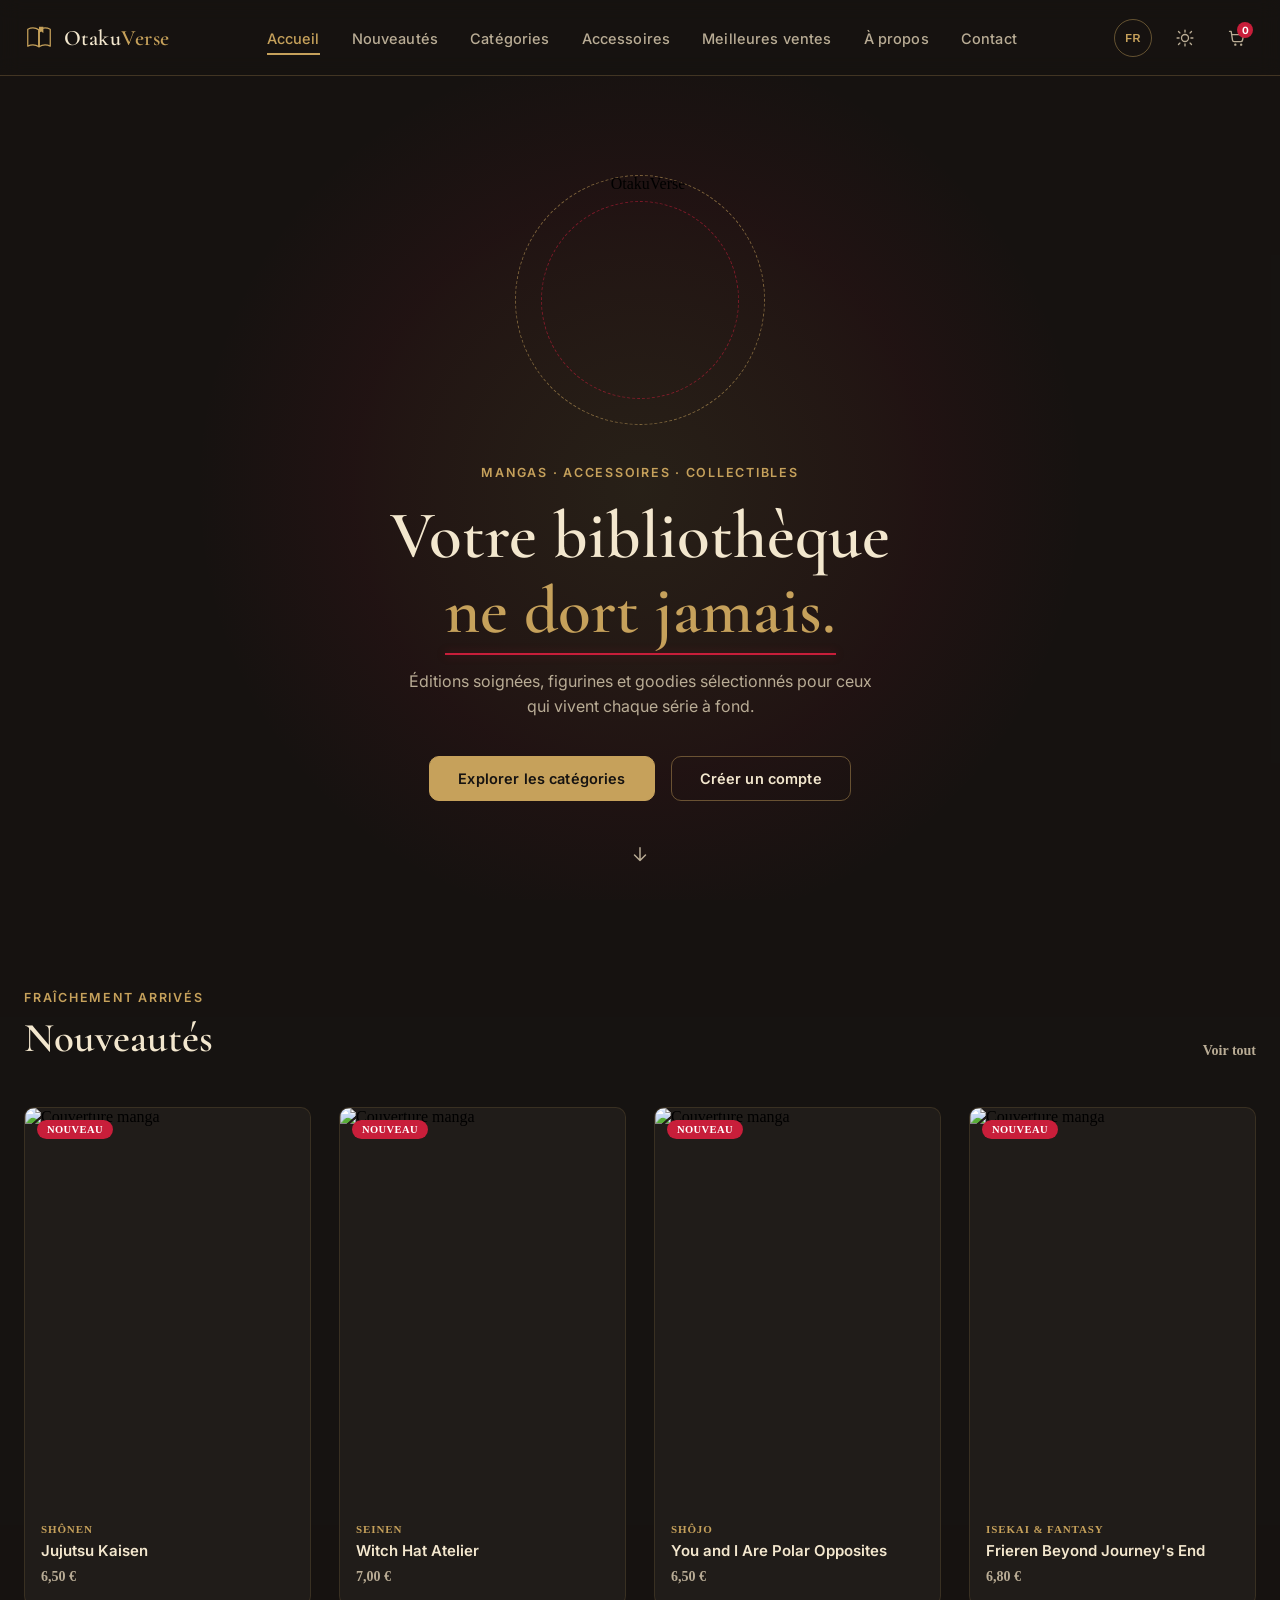
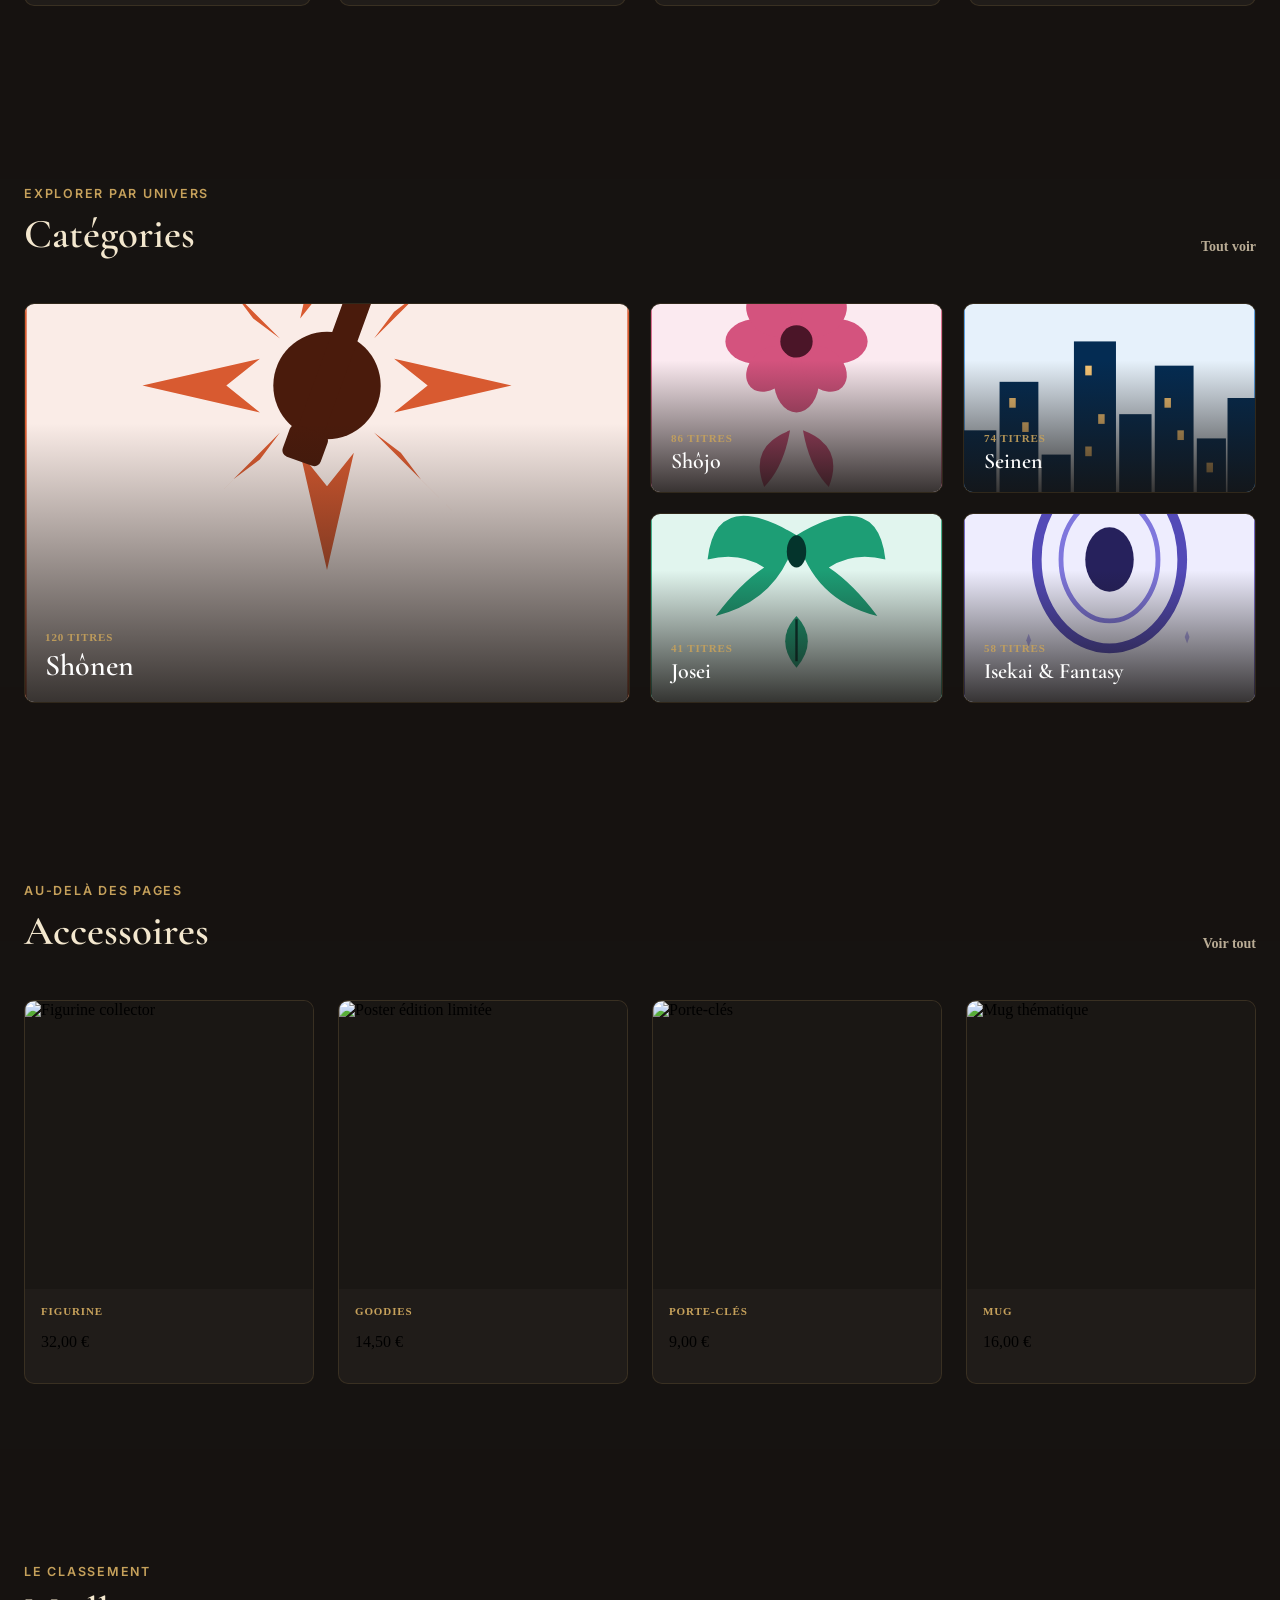
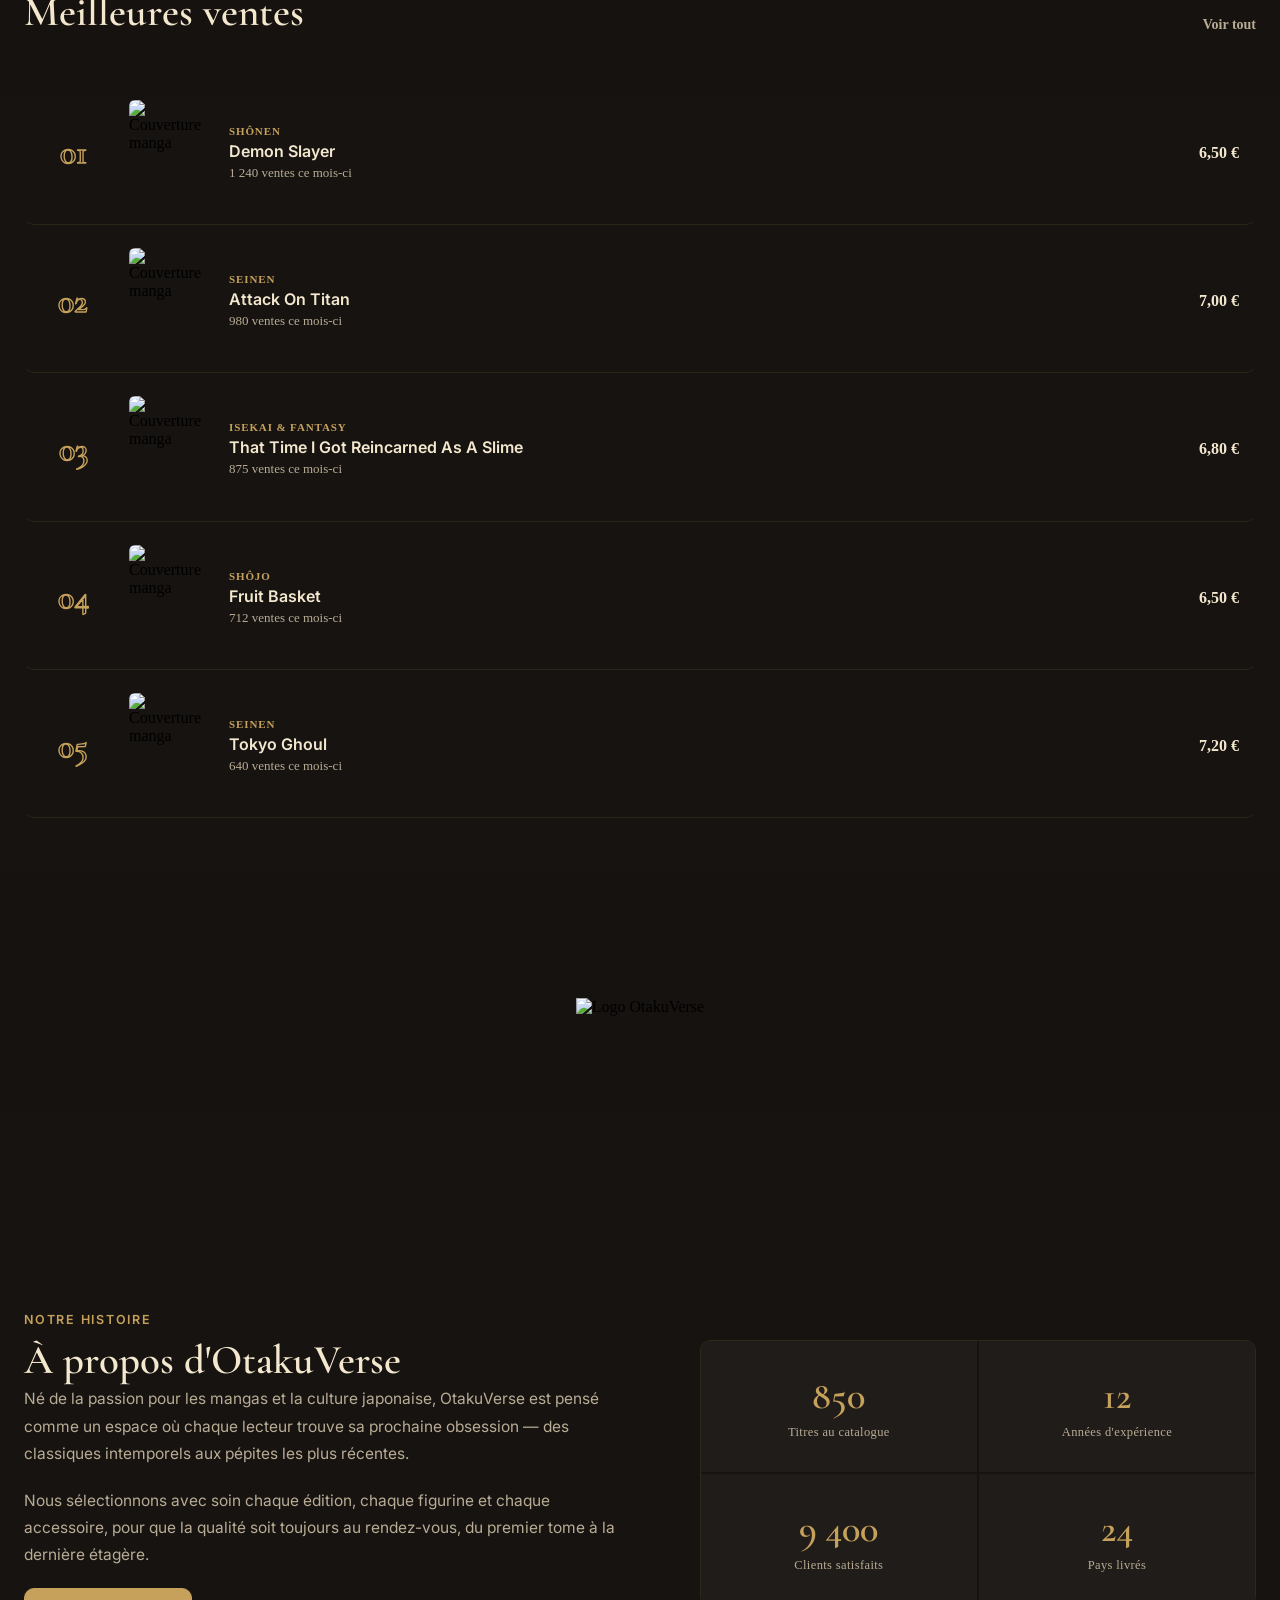
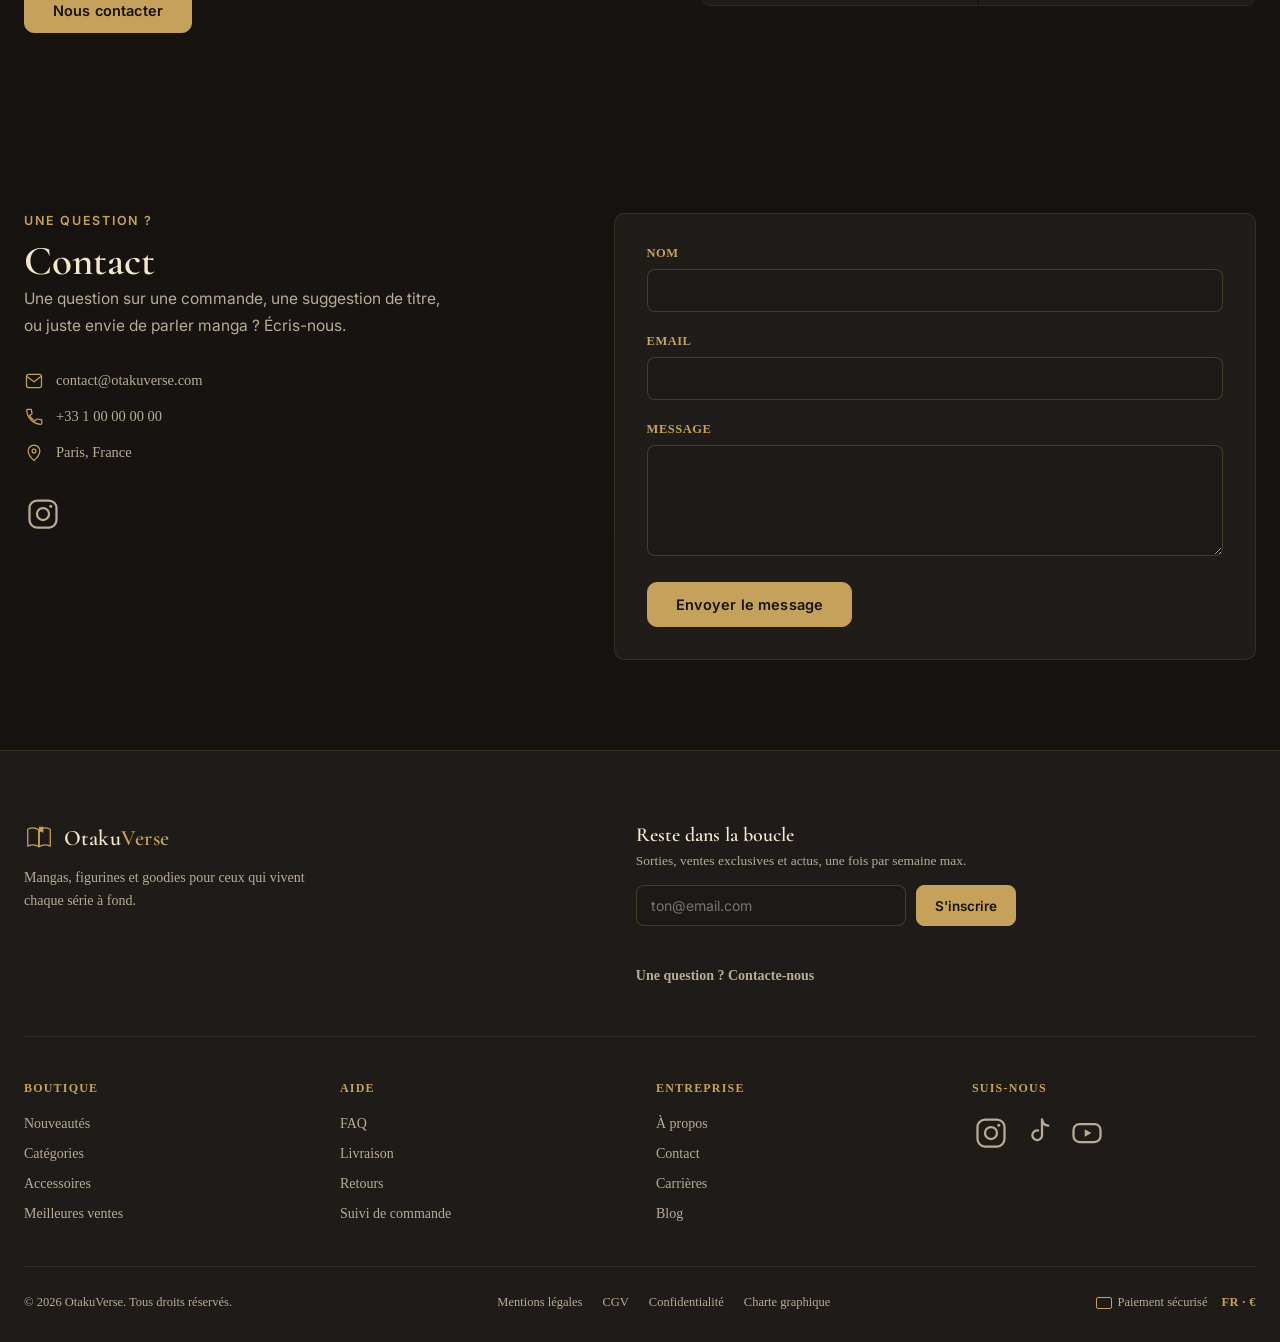
==== index.html @ 43d8a8e6 "Add files via upload" ====
<!DOCTYPE html>
<html lang="fr">
<head>
  <meta charset="UTF-8">
  <meta name="viewport" content="width=device-width, initial-scale=1.0">
  <title>OtakuVerse — Mangas, accessoires & collectibles</title>

  <link rel="icon" type="image/svg+xml" href="favicon.svg">
  <link rel="preconnect" href="https://fonts.googleapis.com">
  <link rel="preconnect" href="https://fonts.gstatic.com" crossorigin>
  <link href="https://fonts.googleapis.com/css2?family=Cormorant+Garamond:wght@500;600&family=Inter:wght@400;500;600&display=swap" rel="stylesheet">

  <link rel="stylesheet" href="style.css">
</head>
<body>

  <!-- ===== OtakuVerse — Fond animé global ===== -->
  <div class="ov-bg-fx" id="ovBgFx" aria-hidden="true">
    <div class="ov-petals" id="ovPetals"></div>
  </div>

  <!-- ===== OtakuVerse — Écran de chargement ===== -->
  <div class="ov-loader" id="ovLoader" role="status" aria-label="Chargement d'OtakuVerse">
    <div class="ov-loader__box">
      <p class="ov-loader__wordmark">OtakuVerse</p>
    </div>
  </div>

  <!-- ===== Navbar ===== -->
  <header class="ov-header" id="ovHeader">
    <div class="ov-header__inner">

      <a href="#accueil" class="ov-logo" aria-label="OtakuVerse — Accueil">
        <svg class="ov-logo__icon" viewBox="0 0 48 48" fill="none" xmlns="http://www.w3.org/2000/svg" aria-hidden="true">
          <path d="M6 10c6-3 12-3 18 1v27c-6-4-12-4-18-1V10z" stroke="currentColor" stroke-width="2" stroke-linejoin="round"/>
          <path d="M42 10c-6-3-12-3-18 1v27c6-4 12-4 18-1V10z" stroke="currentColor" stroke-width="2" stroke-linejoin="round"/>
          <path d="M24 11v27" stroke="currentColor" stroke-width="2"/>
          <path d="M31 6v10l-3.5-2.5L24 16V6" fill="currentColor"/>
        </svg>
        <span class="ov-logo__text">Otaku<em>Verse</em></span>
      </a>

      <nav class="ov-nav" id="ovNav" aria-label="Navigation principale">
        <ul class="ov-nav__list">
          <li><a href="#accueil" class="ov-nav__link is-active" data-i18n="nav_home">Accueil</a></li>
          <li><a href="#nouveautes" class="ov-nav__link" data-i18n="nav_new">Nouveautés</a></li>
          <li><a href="#categories" class="ov-nav__link" data-i18n="nav_categories">Catégories</a></li>
          <li><a href="#accessoires" class="ov-nav__link" data-i18n="nav_accessories">Accessoires</a></li>
          <li><a href="#bestsellers" class="ov-nav__link" data-i18n="nav_bestsellers">Meilleures ventes</a></li>
          <li><a href="#apropos" class="ov-nav__link" data-i18n="nav_about">À propos</a></li>
          <li><a href="#contact" class="ov-nav__link" data-i18n="nav_contact">Contact</a></li>
        </ul>
      </nav>

      <div class="ov-actions">

        <button type="button" class="ov-lang" id="ovLangToggle" aria-label="Changer de langue">
          <span class="ov-lang__code">FR</span>
        </button>

        <button type="button" class="ov-icon-btn" id="ovThemeToggle" aria-label="Basculer le mode clair / sombre" aria-pressed="false">
          <svg class="ov-icon ov-icon--sun" viewBox="0 0 24 24" fill="none" aria-hidden="true">
            <circle cx="12" cy="12" r="4.2" stroke="currentColor" stroke-width="1.6"/>
            <path d="M12 2.5v2.4M12 19.1v2.4M4.2 4.2l1.7 1.7M18.1 18.1l1.7 1.7M2.5 12h2.4M19.1 12h2.4M4.2 19.8l1.7-1.7M18.1 5.9l1.7-1.7" stroke="currentColor" stroke-width="1.6" stroke-linecap="round"/>
          </svg>
          <svg class="ov-icon ov-icon--moon" viewBox="0 0 24 24" fill="none" aria-hidden="true">
            <path d="M20 14.5A8.5 8.5 0 1 1 9.5 4a6.8 6.8 0 0 0 10.5 10.5z" stroke="currentColor" stroke-width="1.6" stroke-linejoin="round"/>
          </svg>
        </button>

        <a href="#panier" class="ov-icon-btn ov-cart" id="ovCart" aria-label="Voir le panier">
          <svg class="ov-icon" viewBox="0 0 24 24" fill="none" aria-hidden="true">
            <path d="M3 4h2l1.6 10.6a2 2 0 0 0 2 1.7h8a2 2 0 0 0 2-1.6L20 8H6.2" stroke="currentColor" stroke-width="1.6" stroke-linecap="round" stroke-linejoin="round"/>
            <circle cx="10" cy="20" r="1.4" fill="currentColor"/>
            <circle cx="17" cy="20" r="1.4" fill="currentColor"/>
          </svg>
          <span class="ov-cart__badge" id="ovCartCount">0</span>
        </a>

        <button type="button" class="ov-burger" id="ovBurger" aria-label="Ouvrir le menu" aria-expanded="false" aria-controls="ovNav">
          <span></span><span></span><span></span>
        </button>

      </div>
    </div>
  </header>

  <!-- ===== Hero ===== -->
  <section class="ov-hero" id="accueil">

    <div class="ov-hero__bg" aria-hidden="true">
      <div class="ov-hero__glow"></div>
    </div>

    <div class="ov-hero__content" id="ovHeroContent">
      <div class="ov-hero__emblem">
        <span class="ov-hero__ring ov-hero__ring--outer"></span>
        <span class="ov-hero__ring ov-hero__ring--inner"></span>
        <img src="Logos/logo_2_OV.png" alt="OtakuVerse" class="ov-hero__emblem-img" loading="lazy">
      </div>
      <p class="ov-hero__eyebrow" data-i18n="hero_eyebrow">Mangas · Accessoires · Collectibles</p>

      <h1 class="ov-hero__title">
        <span data-i18n="hero_title_1">Votre bibliothèque</span><br>
        <span class="ov-hero__title-accent" data-i18n="hero_title_2">ne dort jamais.</span>
      </h1>

      <p class="ov-hero__subtitle" data-i18n="hero_sub">
        Éditions soignées, figurines et goodies sélectionnés pour ceux qui vivent chaque série à fond.
      </p>

      <div class="ov-hero__actions">
        <a href="#categories" class="ov-btn ov-btn--primary" data-i18n="hero_cta_primary">Explorer les catégories</a>
        <a href="#inscription" class="ov-btn ov-btn--ghost" data-i18n="hero_cta_secondary">Créer un compte</a>
      </div>
    </div>

    <button type="button" class="ov-hero__scroll" id="ovScrollCue" aria-label="Défiler vers le contenu">
      <svg viewBox="0 0 24 24" fill="none" aria-hidden="true">
        <path d="M12 4v14M6 12l6 6 6-6" stroke="currentColor" stroke-width="1.6" stroke-linecap="round" stroke-linejoin="round"/>
      </svg>
    </button>
  </section>

  <!-- ===== Nouveautés ===== -->
  <section class="ov-section ov-new" id="nouveautes">
    <div class="ov-section__inner">

      <header class="ov-section__head">
        <div>
          <p class="ov-section__eyebrow" data-i18n="new_eyebrow">Fraîchement arrivés</p>
          <h2 class="ov-section__title" data-i18n="new_title">Nouveautés</h2>
        </div>
        <a href="#tout-nouveautes" class="ov-link-arrow" data-i18n="new_seeall">
          Voir tout
          <svg viewBox="0 0 24 24" fill="none" aria-hidden="true"><path d="M5 12h14M13 6l6 6-6 6" stroke="currentColor" stroke-width="1.6" stroke-linecap="round" stroke-linejoin="round"/></svg>
        </a>
      </header>

      <div class="ov-card-grid" id="ovNewGrid">

        <article class="ov-card">
          <div class="ov-card__thumb">
            <img src="Nouveautés/Jujutsu Kaisen_ The Culling Game Part 1 — AniDB.jpg" alt="Couverture manga" loading="lazy">
            <span class="ov-card__badge" data-i18n="badge_new">Nouveau</span>
          </div>
          <div class="ov-card__body">
            <p class="ov-card__category" data-i18n="cat_shonen">Shônen</p>
            <h3 class="ov-card__title">Jujutsu Kaisen</h3>
            <p class="ov-card__price">6,50 €</p>
          </div>
        </article>

        <article class="ov-card">
          <div class="ov-card__thumb">
            <img src="Nouveautés/Witch Hat Atelier.jpg" alt="Couverture manga" loading="lazy">
            <span class="ov-card__badge" data-i18n="badge_new">Nouveau</span>
          </div>
          <div class="ov-card__body">
            <p class="ov-card__category" data-i18n="cat_seinen">Seinen</p>
            <h3 class="ov-card__title">Witch Hat Atelier</h3>
            <p class="ov-card__price">7,00 €</p>
          </div>
        </article>

        <article class="ov-card">
          <div class="ov-card__thumb">
            <img src="Nouveautés/You and I Are Polar Opposites, svelata l’opening___.jpg" alt="Couverture manga" loading="lazy">
            <span class="ov-card__badge" data-i18n="badge_new">Nouveau</span>
          </div>
          <div class="ov-card__body">
            <p class="ov-card__category" data-i18n="cat_shojo">Shôjo</p>
            <h3 class="ov-card__title">You and I Are Polar Opposites</h3>
            <p class="ov-card__price">6,50 €</p>
          </div>
        </article>

        <article class="ov-card">
          <div class="ov-card__thumb">
            <img src="Nouveautés/Sousou no Frieren  Frieren_ Beyond Journey's End.jpg" alt="Couverture manga" loading="lazy">
            <span class="ov-card__badge" data-i18n="badge_new">Nouveau</span>
          </div>
          <div class="ov-card__body">
            <p class="ov-card__category" data-i18n="cat_isekai">Shônen</p>
            <h3 class="ov-card__title">Frieren Beyond Journey's End</h3>
            <p class="ov-card__price">6,80 €</p>
          </div>
        </article>

      </div>
    </div>
  </section>

  <!-- ===== Catégories ===== -->
  <section class="ov-section ov-cats" id="categories">
    <div class="ov-section__inner">

      <header class="ov-section__head">
        <div>
          <p class="ov-section__eyebrow" data-i18n="cats_eyebrow">Explorer par univers</p>
          <h2 class="ov-section__title" data-i18n="cats_title">Catégories</h2>
        </div>
        <a href="#toutes-categories" class="ov-link-arrow" data-i18n="cats_seeall">
          Tout voir
          <svg viewBox="0 0 24 24" fill="none" aria-hidden="true"><path d="M5 12h14M13 6l6 6-6 6" stroke="currentColor" stroke-width="1.6" stroke-linecap="round" stroke-linejoin="round"/></svg>
        </a>
      </header>

      <div class="ov-cat-grid">

        <!-- SHÔNEN -->
        <a href="#shonen" class="ov-cat-card ov-cat-card--feature">
          <svg viewBox="0 0 180 260" xmlns="http://www.w3.org/2000/svg" aria-label="Catégorie Shônen" preserveAspectRatio="xMidYMid slice">
            <rect width="180" height="260" rx="12" fill="#FAECE7" stroke="#D85A30" stroke-width="1"/>
            <g transform="translate(90,95)">
              <path d="M0 -55 L8 -20 L0 -30 L-8 -20 Z" fill="#D85A30"/>
              <path d="M0 55 L8 20 L0 30 L-8 20 Z" fill="#D85A30"/>
              <path d="M55 0 L20 8 L30 0 L20 -8 Z" fill="#D85A30"/>
              <path d="M-55 0 L-20 8 L-30 0 L-20 -8 Z" fill="#D85A30"/>
              <path d="M39 -39 L14 -14 L20 -22 L28 -28 Z" fill="#D85A30"/>
              <path d="M-39 39 L-14 14 L-20 22 L-28 28 Z" fill="#D85A30"/>
              <path d="M39 39 L14 14 L22 20 L28 28 Z" fill="#D85A30"/>
              <path d="M-39 -39 L-14 -14 L-22 -20 L-28 -28 Z" fill="#D85A30"/>
              <circle r="16" fill="#4A1B0C"/>
              <rect x="-4" y="-38" width="8" height="55" rx="2" fill="#4A1B0C" transform="rotate(20)"/>
              <rect x="-6" y="14" width="12" height="10" rx="2" fill="#4A1B0C" transform="rotate(20)"/>
            </g>
          </svg>

          <div class="ov-cat-card__overlay"></div>
          <div class="ov-cat-card__body">
            <p class="ov-cat-card__count" data-i18n="cats_count_shonen">120 titres</p>
            <h3 class="ov-cat-card__title" data-i18n="cat_shonen">Shônen</h3>
          </div>
        </a>

        <!-- SHÔJO -->
        <a href="#shojo" class="ov-cat-card">
          <svg viewBox="0 0 180 260" xmlns="http://www.w3.org/2000/svg" aria-label="Catégorie Shôjo" preserveAspectRatio="xMidYMid slice">
            <rect width="180" height="260" rx="12" fill="#FBEAF0" stroke="#D4537E" stroke-width="1"/>
            <g transform="translate(90,95)">
              <ellipse cx="0" cy="-24" rx="14" ry="20" fill="#D4537E"/>
              <ellipse cx="0" cy="24" rx="14" ry="20" fill="#D4537E"/>
              <ellipse cx="-24" cy="0" rx="20" ry="14" fill="#D4537E"/>
              <ellipse cx="24" cy="0" rx="20" ry="14" fill="#D4537E"/>
              <ellipse cx="-17" cy="-17" rx="16" ry="12" transform="rotate(45 -17 -17)" fill="#D4537E"/>
              <ellipse cx="17" cy="17" rx="16" ry="12" transform="rotate(45 17 17)" fill="#D4537E"/>
              <ellipse cx="-17" cy="17" rx="16" ry="12" transform="rotate(-45 -17 17)" fill="#D4537E"/>
              <ellipse cx="17" cy="-17" rx="16" ry="12" transform="rotate(-45 17 -17)" fill="#D4537E"/>
              <circle r="10" fill="#4B1528"/>
              <path d="M-4 55 Q -30 65 -20 90 Q -8 78 -4 55 Z" fill="#D4537E"/>
              <path d="M4 55 Q 30 65 20 90 Q 8 78 4 55 Z" fill="#D4537E"/>
            </g>
          </svg>

          <div class="ov-cat-card__overlay"></div>
          <div class="ov-cat-card__body">
            <p class="ov-cat-card__count" data-i18n="cats_count_shojo">86 titres</p>
            <h3 class="ov-cat-card__title" data-i18n="cat_shojo">Shôjo</h3>
          </div>
        </a>

        <!-- SEINEN -->
        <a href="#seinen" class="ov-cat-card">
          <svg viewBox="0 0 180 260" xmlns="http://www.w3.org/2000/svg" aria-label="Catégorie Seinen" preserveAspectRatio="xMidYMid slice">
            <rect width="180" height="260" rx="12" fill="#E6F1FB" stroke="#378ADD" stroke-width="1"/>
            <g transform="translate(128,50)">
              <path d="M0 -30 A30 30 0 1 0 0 30 A24 24 0 1 1 0 -30 Z" fill="#185FA5"/>
            </g>
            <circle cx="40" cy="30" r="1.2" fill="#85B7EB"/>
            <circle cx="95" cy="20" r="1" fill="#85B7EB"/>
            <circle cx="70" cy="45" r="1" fill="#85B7EB"/>
            <g>
              <rect x="0" y="150" width="20" height="60" fill="#042C53"/>
              <rect x="22" y="120" width="24" height="90" fill="#042C53"/>
              <rect x="48" y="165" width="18" height="45" fill="#042C53"/>
              <rect x="68" y="95" width="26" height="115" fill="#042C53"/>
              <rect x="96" y="140" width="20" height="70" fill="#042C53"/>
              <rect x="118" y="110" width="24" height="100" fill="#042C53"/>
              <rect x="144" y="155" width="18" height="55" fill="#042C53"/>
              <rect x="163" y="130" width="17" height="80" fill="#042C53"/>
              <rect x="28" y="130" width="4" height="6" fill="#FAC775"/>
              <rect x="36" y="145" width="4" height="6" fill="#FAC775"/>
              <rect x="75" y="110" width="4" height="6" fill="#FAC775"/>
              <rect x="83" y="140" width="4" height="6" fill="#FAC775"/>
              <rect x="75" y="160" width="4" height="6" fill="#FAC775"/>
              <rect x="124" y="130" width="4" height="6" fill="#FAC775"/>
              <rect x="132" y="150" width="4" height="6" fill="#FAC775"/>
              <rect x="150" y="170" width="4" height="6" fill="#FAC775"/>
            </g>
          </svg>

          <div class="ov-cat-card__overlay"></div>
          <div class="ov-cat-card__body">
            <p class="ov-cat-card__count" data-i18n="cats_count_seinen">74 titres</p>
            <h3 class="ov-cat-card__title" data-i18n="cat_seinen">Seinen</h3>
          </div>
        </a>

        <!-- JOSEI -->
        <a href="#josei" class="ov-cat-card">
          <svg viewBox="0 0 180 260" xmlns="http://www.w3.org/2000/svg" aria-label="Catégorie Josei" preserveAspectRatio="xMidYMid slice">
            <rect width="180" height="260" rx="12" fill="#E1F5EE" stroke="#1D9E75" stroke-width="1"/>
            <g transform="translate(90,95)">
              <path d="M0 -10 Q -50 -40 -55 5 Q -35 0 -20 10 Q -35 20 -50 40 Q -10 30 0 -10 Z" fill="#1D9E75"/>
              <path d="M0 -10 Q 50 -40 55 5 Q 35 0 20 10 Q 35 20 50 40 Q 10 30 0 -10 Z" fill="#1D9E75"/>
              <ellipse cx="0" cy="0" rx="6" ry="10" fill="#04342C"/>
              <path d="M0 40 Q -14 55 0 72 Q 14 55 0 40 Z" fill="#1D9E75"/>
              <path d="M0 42 L0 68" stroke="#04342C" stroke-width="1.5"/>
            </g>
          </svg>

          <div class="ov-cat-card__overlay"></div>
          <div class="ov-cat-card__body">
            <p class="ov-cat-card__count" data-i18n="cats_count_josei">41 titres</p>
            <h3 class="ov-cat-card__title" data-i18n="cat_josei">Josei</h3>
          </div>
        </a>

        <!-- ISEKAI & FANTASY -->
        <a href="#isekai" class="ov-cat-card">
          <svg viewBox="0 0 180 260" xmlns="http://www.w3.org/2000/svg" aria-label="Catégorie Isekai & Fantasy" preserveAspectRatio="xMidYMid slice">
            <rect width="180" height="260" rx="12" fill="#EEEDFE" stroke="#534AB7" stroke-width="1"/>
            <g transform="translate(90,100)">
              <ellipse rx="45" ry="55" fill="none" stroke="#534AB7" stroke-width="6"/>
              <ellipse rx="30" ry="38" fill="none" stroke="#7F77DD" stroke-width="3"/>
              <ellipse rx="15" ry="20" fill="#26215C"/>
              <path d="M0 -4 L1.5 0 L0 4 L-1.5 0 Z" fill="#AFA9EC" transform="translate(-55,-45)"/>
              <path d="M0 -4 L1.5 0 L0 4 L-1.5 0 Z" fill="#AFA9EC" transform="translate(55,-50)"/>
              <path d="M0 -4 L1.5 0 L0 4 L-1.5 0 Z" fill="#AFA9EC" transform="translate(-50,50)"/>
              <path d="M0 -4 L1.5 0 L0 4 L-1.5 0 Z" fill="#AFA9EC" transform="translate(48,48)"/>
            </g>
          </svg>

          <div class="ov-cat-card__overlay"></div>
          <div class="ov-cat-card__body">
            <p class="ov-cat-card__count" data-i18n="cats_count_isekai">58 titres</p>
            <h3 class="ov-cat-card__title" data-i18n="cat_isekai">Isekai &amp; Fantasy</h3>
          </div>
        </a>

      </div>

    </div>
  </section>

  <!-- ===== Accessoires ===== -->
  <section class="ov-section ov-acc" id="accessoires">
    <div class="ov-section__inner">

      <header class="ov-section__head">
        <div>
          <p class="ov-section__eyebrow" data-i18n="acc_eyebrow">Au-delà des pages</p>
          <h2 class="ov-section__title" data-i18n="acc_title">Accessoires</h2>
        </div>
        <a href="#tous-accessoires" class="ov-link-arrow" data-i18n="acc_seeall">
          Voir tout
          <svg viewBox="0 0 24 24" fill="none" aria-hidden="true"><path d="M5 12h14M13 6l6 6-6 6" stroke="currentColor" stroke-width="1.6" stroke-linecap="round" stroke-linejoin="round"/></svg>
        </a>
      </header>

      <div class="ov-acc-grid" id="ovAccGrid">

        <article class="ov-acc-card">
          <div class="ov-acc-card__thumb">
            <img src="Accessoires/Figurines.jpg" alt="Figurine collector" loading="lazy">
          </div>
          <div class="ov-acc-card__body">
            <p class="ov-acc-card__category" data-i18n="acc_cat_figurine">Figurine</p>
            <p class="ov-acc-card__price">32,00 €</p>
          </div>
        </article>

        <article class="ov-acc-card">
          <div class="ov-acc-card__thumb">
            <img src="Accessoires/Goodies.jpg" alt="Poster édition limitée" loading="lazy">
          </div>
          <div class="ov-acc-card__body">
            <p class="ov-acc-card__category" data-i18n="acc_cat_goodies">Goodies</p>
            <p class="ov-acc-card__price">14,50 €</p>
          </div>
        </article>

        <article class="ov-acc-card">
          <div class="ov-acc-card__thumb">
            <img src="Accessoires/Porte-clés.jpg" alt="Porte-clés" loading="lazy">
          </div>
          <div class="ov-acc-card__body">
            <p class="ov-acc-card__category" data-i18n="acc_cat_keychain">Porte-clés</p>
            <p class="ov-acc-card__price">9,00 €</p>
          </div>
        </article>

        <article class="ov-acc-card">
          <div class="ov-acc-card__thumb">
            <img src="Accessoires/Mugs.jpg" alt="Mug thématique" loading="lazy">
          </div>
          <div class="ov-acc-card__body">
            <p class="ov-acc-card__category" data-i18n="acc_cat_mug">Mug</p>
            <p class="ov-acc-card__price">16,00 €</p>
          </div>
        </article>

      </div>
    </div>
  </section>

  <!-- ===== Meilleures ventes ===== -->
  <section class="ov-section ov-best" id="bestsellers">
    <div class="ov-section__inner">

      <header class="ov-section__head">
        <div>
          <p class="ov-section__eyebrow" data-i18n="best_eyebrow">Le classement</p>
          <h2 class="ov-section__title" data-i18n="best_title">Meilleures ventes</h2>
        </div>
        <a href="#tout-bestsellers" class="ov-link-arrow" data-i18n="best_seeall">
          Voir tout
          <svg viewBox="0 0 24 24" fill="none" aria-hidden="true"><path d="M5 12h14M13 6l6 6-6 6" stroke="currentColor" stroke-width="1.6" stroke-linecap="round" stroke-linejoin="round"/></svg>
        </a>
      </header>

      <ol class="ov-best-list" id="ovBestList">

        <li class="ov-best-item">
          <span class="ov-best-item__rank">01</span>
          <div class="ov-best-item__thumb">
            <img src="Meill_Ventes/Demon_slayer.jpg" alt="Couverture manga" loading="lazy">
          </div>
          <div class="ov-best-item__info">
            <p class="ov-best-item__category" data-i18n="cat_shonen">Shônen</p>
            <h3 class="ov-best-item__title">Demon Slayer</h3>
            <p class="ov-best-item__meta" data-i18n="best_sold_1">1 240 ventes ce mois-ci</p>
          </div>
          <p class="ov-best-item__price">6,50 €</p>
        </li>

        <li class="ov-best-item">
          <span class="ov-best-item__rank">02</span>
          <div class="ov-best-item__thumb">
            <img src="Meill_Ventes/Snk.jpg" alt="Couverture manga" loading="lazy">
          </div>
          <div class="ov-best-item__info">
            <p class="ov-best-item__category" data-i18n="cat_seinen">Seinen</p>
            <h3 class="ov-best-item__title">Attack On Titan</h3>
            <p class="ov-best-item__meta" data-i18n="best_sold_2">980 ventes ce mois-ci</p>
          </div>
          <p class="ov-best-item__price">7,00 €</p>
        </li>

        <li class="ov-best-item">
          <span class="ov-best-item__rank">03</span>
          <div class="ov-best-item__thumb">
            <img src="Meill_Ventes/Tempest_World.jpg" alt="Couverture manga" loading="lazy">
          </div>
          <div class="ov-best-item__info">
            <p class="ov-best-item__category" data-i18n="cat_isekai">Isekai &amp; Fantasy</p>
            <h3 class="ov-best-item__title">That Time I Got Reincarned As A Slime</h3>
            <p class="ov-best-item__meta" data-i18n="best_sold_3">875 ventes ce mois-ci</p>
          </div>
          <p class="ov-best-item__price">6,80 €</p>
        </li>

        <li class="ov-best-item">
          <span class="ov-best-item__rank">04</span>
          <div class="ov-best-item__thumb">
            <img src="Meill_Ventes/Fruit basket.jpg" alt="Couverture manga" loading="lazy">
          </div>
          <div class="ov-best-item__info">
            <p class="ov-best-item__category" data-i18n="cat_shojo">Shôjo</p>
            <h3 class="ov-best-item__title">Fruit Basket</h3>
            <p class="ov-best-item__meta" data-i18n="best_sold_4">712 ventes ce mois-ci</p>
          </div>
          <p class="ov-best-item__price">6,50 €</p>
        </li>

        <li class="ov-best-item">
          <span class="ov-best-item__rank">05</span>
          <div class="ov-best-item__thumb">
            <img src="Meill_Ventes/Tokyo_Ghoul.jpg" alt="Couverture manga" loading="lazy">
          </div>
          <div class="ov-best-item__info">
            <p class="ov-best-item__category" data-i18n="cat_seinen">Seinen</p>
            <h3 class="ov-best-item__title">Tokyo Ghoul</h3>
            <p class="ov-best-item__meta" data-i18n="best_sold_5">640 ventes ce mois-ci</p>
          </div>
          <p class="ov-best-item__price">7,20 €</p>
        </li>

      </ol>
    </div>
  </section>

  <!-- ===== À propos ===== -->
  <section class="ov-section ov-about" id="apropos">
    <div class="ov-section__inner ov-about__inner">

      <div class="ov-about__logo">
        <img src="Logos/logo_1_OV.png" alt="Logo OtakuVerse" loading="lazy">
      </div>

      <div class="ov-about__text">
        <p class="ov-section__eyebrow" data-i18n="about_eyebrow">Notre histoire</p>
        <h2 class="ov-section__title" data-i18n="about_title">À propos d'OtakuVerse</h2>

        <p class="ov-about__paragraph" data-i18n="about_p1">
          Né de la passion pour les mangas et la culture japonaise, OtakuVerse est pensé comme un espace où chaque lecteur trouve sa prochaine obsession — des classiques intemporels aux pépites les plus récentes.
        </p>
        <p class="ov-about__paragraph" data-i18n="about_p2">
          Nous sélectionnons avec soin chaque édition, chaque figurine et chaque accessoire, pour que la qualité soit toujours au rendez-vous, du premier tome à la dernière étagère.
        </p>

        <a href="#contact" class="ov-btn ov-btn--primary" data-i18n="about_cta">Nous contacter</a>
      </div>

      <div class="ov-about__stats">
        <div class="ov-stat">
          <p class="ov-stat__number" data-target="850">0</p>
          <p class="ov-stat__label" data-i18n="about_stat_titles">Titres au catalogue</p>
        </div>
        <div class="ov-stat">
          <p class="ov-stat__number" data-target="12">0</p>
          <p class="ov-stat__label" data-i18n="about_stat_years">Années d'expérience</p>
        </div>
        <div class="ov-stat">
          <p class="ov-stat__number" data-target="9400">0</p>
          <p class="ov-stat__label" data-i18n="about_stat_clients">Clients satisfaits</p>
        </div>
        <div class="ov-stat">
          <p class="ov-stat__number" data-target="24">0</p>
          <p class="ov-stat__label" data-i18n="about_stat_countries">Pays livrés</p>
        </div>
      </div>

    </div>
  </section>

  <!-- ===== OtakuVerse — Contact ===== -->
  <section class="ov-section ov-contact" id="contact">
    <div class="ov-section__inner ov-contact__inner">

      <div class="ov-contact__info">
        <p class="ov-section__eyebrow" data-i18n="contact_eyebrow">Une question ?</p>
        <h2 class="ov-section__title" data-i18n="contact_title">Contact</h2>
        <p class="ov-contact__lead" data-i18n="contact_lead">
          Une question sur une commande, une suggestion de titre, ou juste envie de parler manga ? Écris-nous.
        </p>

        <ul class="ov-contact__list">
          <li class="ov-contact__item">
            <svg viewBox="0 0 24 24" fill="none" aria-hidden="true"><path d="M3 6.5A2.5 2.5 0 0 1 5.5 4h13A2.5 2.5 0 0 1 21 6.5v11a2.5 2.5 0 0 1-2.5 2.5h-13A2.5 2.5 0 0 1 3 17.5v-11z" stroke="currentColor" stroke-width="1.5"/><path d="M4 7l8 6 8-6" stroke="currentColor" stroke-width="1.5" stroke-linecap="round" stroke-linejoin="round"/></svg>
            <a href="mailto:contact@otakuverse.com">contact@otakuverse.com</a>
          </li>
          <li class="ov-contact__item">
            <svg viewBox="0 0 24 24" fill="none" aria-hidden="true"><path d="M6.6 10.2c1.4 2.8 3.8 5.1 6.6 6.6l2.2-2.2c.3-.3.7-.4 1.1-.2 1.2.4 2.5.6 3.8.6.6 0 1 .4 1 1V19.7c0 .6-.4 1-1 1C11.3 20.7 3.3 12.7 3.3 3.7c0-.6.4-1 1-1H8c.6 0 1 .4 1 1 0 1.3.2 2.6.6 3.8.1.4 0 .8-.2 1.1L6.6 10.2z" stroke="currentColor" stroke-width="1.5" stroke-linejoin="round"/></svg>
            <a href="tel:+33100000000">+33 1 00 00 00 00</a>
          </li>
          <li class="ov-contact__item">
            <svg viewBox="0 0 24 24" fill="none" aria-hidden="true"><path d="M12 21s7-6.1 7-11.5a7 7 0 1 0-14 0C5 14.9 12 21 12 21z" stroke="currentColor" stroke-width="1.5" stroke-linejoin="round"/><circle cx="12" cy="9.5" r="2.3" stroke="currentColor" stroke-width="1.5"/></svg>
            <span data-i18n="contact_address">Paris, France</span>
          </li>
        </ul>

        <div class="ov-contact__socials">
          <a href="#" class="ov-icon-btn" aria-label="Instagram">
            <svg viewBox="0 0 24 24" fill="none" aria-hidden="true"><rect x="3" y="3" width="18" height="18" rx="5" stroke="currentColor" stroke-width="1.5"/><circle cx="12" cy="12" r="4" stroke="currentColor" stroke-width="1.5"/><circle cx="17.2" cy="6.8" r="1" fill="currentColor"/></svg>
          </a>
        </div>
      </div>

      <form class="ov-contact__form" id="ovContactForm" novalidate>
        <div class="ov-field">
          <label for="ovName" data-i18n="contact_label_name">Nom</label>
          <input type="text" id="ovName" name="name" required autocomplete="name">
          <span class="ov-field__error" data-i18n="contact_error_name">Merci d'indiquer votre nom.</span>
        </div>

        <div class="ov-field">
          <label for="ovEmail" data-i18n="contact_label_email">Email</label>
          <input type="email" id="ovEmail" name="email" required autocomplete="email">
          <span class="ov-field__error" data-i18n="contact_error_email">Merci d'indiquer un email valide.</span>
        </div>

        <div class="ov-field">
          <label for="ovMessage" data-i18n="contact_label_message">Message</label>
          <textarea id="ovMessage" name="message" rows="5" required></textarea>
          <span class="ov-field__error" data-i18n="contact_error_message">Merci d'écrire un message.</span>
        </div>

        <button type="submit" class="ov-btn ov-btn--primary ov-contact__submit" data-i18n="contact_submit">
          Envoyer le message
        </button>

        <p class="ov-contact__success" id="ovContactSuccess" data-i18n="contact_success" role="status" hidden>
          Message envoyé — merci, on te répond très vite !
        </p>
      </form>

    </div>
  </section>

  <!-- ===== OtakuVerse — Footer ===== -->
  <footer class="ov-footer">
    <div class="ov-footer__inner">

      <!-- Bloc haut : logo, newsletter, CTA -->
      <div class="ov-footer__top">
        <div class="ov-footer__brand">
          <a href="#accueil" class="ov-logo" aria-label="OtakuVerse — Accueil">
            <svg class="ov-logo__icon" viewBox="0 0 48 48" fill="none" xmlns="http://www.w3.org/2000/svg" aria-hidden="true">
              <path d="M6 10c6-3 12-3 18 1v27c-6-4-12-4-18-1V10z" stroke="currentColor" stroke-width="2" stroke-linejoin="round"/>
              <path d="M42 10c-6-3-12-3-18 1v27c6-4 12-4 18-1V10z" stroke="currentColor" stroke-width="2" stroke-linejoin="round"/>
              <path d="M24 11v27" stroke="currentColor" stroke-width="2"/>
              <path d="M31 6v10l-3.5-2.5L24 16V6" fill="currentColor"/>
            </svg>
            <span class="ov-logo__text">Otaku<em>Verse</em></span>
          </a>
          <p class="ov-footer__tagline" data-i18n="footer_tagline">
            Mangas, figurines et goodies pour ceux qui vivent chaque série à fond.
          </p>
        </div>

        <div class="ov-footer__newsletter">
          <p class="ov-footer__newsletter-title" data-i18n="footer_newsletter_title">Reste dans la boucle</p>
          <p class="ov-footer__newsletter-sub" data-i18n="footer_newsletter_sub">Sorties, ventes exclusives et actus, une fois par semaine max.</p>

          <form class="ov-newsletter-form" id="ovNewsletterForm" novalidate>
            <div class="ov-newsletter-form__row">
              <label for="ovNewsletterEmail" class="ov-visually-hidden" data-i18n="footer_newsletter_label">Adresse email</label>
              <input type="email" id="ovNewsletterEmail" name="email" placeholder="ton@email.com" required autocomplete="email">
              <button type="submit" data-i18n="footer_newsletter_submit">S'inscrire</button>
            </div>
            <p class="ov-newsletter-form__msg" id="ovNewsletterMsg" role="status"></p>
          </form>

          <a href="#contact" class="ov-link-arrow ov-footer__contact-cta" data-i18n="footer_contact_cta">
            Une question ? Contacte-nous
            <svg viewBox="0 0 24 24" fill="none" aria-hidden="true"><path d="M5 12h14M13 6l6 6-6 6" stroke="currentColor" stroke-width="1.6" stroke-linecap="round" stroke-linejoin="round"/></svg>
          </a>
        </div>
      </div>

      <!-- Colonnes de liens + réseaux -->
      <div class="ov-footer__columns">

        <nav class="ov-footer__col" aria-label="Boutique">
          <p class="ov-footer__col-title" data-i18n="footer_col_shop">Boutique</p>
          <ul>
            <li><a href="#nouveautes" data-i18n="nav_new">Nouveautés</a></li>
            <li><a href="#categories" data-i18n="nav_categories">Catégories</a></li>
            <li><a href="#accessoires" data-i18n="nav_accessories">Accessoires</a></li>
            <li><a href="#bestsellers" data-i18n="nav_bestsellers">Meilleures ventes</a></li>
          </ul>
        </nav>

        <nav class="ov-footer__col" aria-label="Aide">
          <p class="ov-footer__col-title" data-i18n="footer_col_help">Aide</p>
          <ul>
            <li><a href="#faq" data-i18n="footer_link_faq">FAQ</a></li>
            <li><a href="#livraison" data-i18n="footer_link_shipping">Livraison</a></li>
            <li><a href="#retours" data-i18n="footer_link_returns">Retours</a></li>
            <li><a href="#suivi" data-i18n="footer_link_tracking">Suivi de commande</a></li>
          </ul>
        </nav>

        <nav class="ov-footer__col" aria-label="Entreprise">
          <p class="ov-footer__col-title" data-i18n="footer_col_company">Entreprise</p>
          <ul>
            <li><a href="#apropos" data-i18n="nav_about">À propos</a></li>
            <li><a href="#contact" data-i18n="nav_contact">Contact</a></li>
            <li><a href="#carrieres" data-i18n="footer_link_careers">Carrières</a></li>
            <li><a href="#blog" data-i18n="footer_link_blog">Blog</a></li>
          </ul>
        </nav>

        <div class="ov-footer__col ov-footer__col--socials">
          <p class="ov-footer__col-title" data-i18n="footer_col_follow">Suis-nous</p>
          <div class="ov-footer__socials">
            <a href="#" class="ov-icon-btn" aria-label="Instagram">
              <svg viewBox="0 0 24 24" fill="none" aria-hidden="true"><rect x="3" y="3" width="18" height="18" rx="5" stroke="currentColor" stroke-width="1.5"/><circle cx="12" cy="12" r="4" stroke="currentColor" stroke-width="1.5"/><circle cx="17.2" cy="6.8" r="1" fill="currentColor"/></svg>
            </a>
            <a href="#" class="ov-icon-btn" aria-label="TikTok">
              <svg viewBox="0 0 24 24" fill="none" aria-hidden="true"><path d="M14 3v10.5a3.2 3.2 0 1 1-2.6-3.15" stroke="currentColor" stroke-width="1.5" stroke-linecap="round"/><path d="M14 3c.3 2.2 2 3.9 4.2 4.1" stroke="currentColor" stroke-width="1.5" stroke-linecap="round"/></svg>
            </a>
            <a href="#" class="ov-icon-btn" aria-label="YouTube">
              <svg viewBox="0 0 24 24" fill="none" aria-hidden="true"><rect x="3" y="6" width="18" height="12" rx="4" stroke="currentColor" stroke-width="1.5"/><path d="M10.5 9.5l4.5 2.5-4.5 2.5v-5z" fill="currentColor"/></svg>
            </a>
          </div>
        </div>

      </div>

      <!-- Barre du bas -->
      <div class="ov-footer__bottom">
        <p class="ov-footer__copyright">
          © <span id="ovYear">2026</span> OtakuVerse. <span data-i18n="footer_rights">Tous droits réservés.</span>
        </p>

        <ul class="ov-footer__legal">
          <li><a href="#mentions" data-i18n="footer_legal_notice">Mentions légales</a></li>
          <li><a href="#cgv" data-i18n="footer_legal_terms">CGV</a></li>
          <li><a href="#confidentialite" data-i18n="footer_legal_privacy">Confidentialité</a></li>
          <li><a href="charte_graphique.html" target="_blank" data-i18n="footer_legal_style_guide">Charte graphique</a></li>
        </ul>

        <div class="ov-footer__meta">
          <span class="ov-footer__payment" data-i18n="footer_payment">Paiement sécurisé</span>
          <span class="ov-footer__locale">FR · €</span>
        </div>
      </div>

    </div>
  </footer>

  <script src="script.js"></script>
</body>
</html>
---- style.css ----
/* ===== OtakuVerse — Variables ===== */
:root{
  --ov-charcoal: #161311;
  --ov-charcoal-soft: #201c19;
  --ov-gold: #C6A15B;
  --ov-cream: #F3E7CE;
  --ov-red: #C81E3A;
  --ov-red-glow: rgba(200, 30, 58, .35);

  --ov-bg: var(--ov-charcoal);
  --ov-bg-soft: var(--ov-charcoal-soft);
  --ov-text: var(--ov-cream);
  --ov-text-muted: #b9ac95;
  --ov-accent: var(--ov-gold);

  --ov-header-h: 76px;
  --ov-radius: 10px;
  --ov-transition: .25s cubic-bezier(.4,0,.2,1);
}

[data-theme="light"]{
  --ov-bg: var(--ov-cream);
  --ov-bg-soft: #ece0c6;
  --ov-text: var(--ov-charcoal);
  --ov-text-muted: #6b5f47;
  --ov-accent: #8a6c33;
}

*{ box-sizing: border-box; }
body{ margin: 0; background: var(--ov-bg); }

/* ===== Header ===== */
.ov-header{
  position: sticky;
  top: 0;
  z-index: 100;
  height: var(--ov-header-h);
  background: color-mix(in srgb, var(--ov-bg) 88%, transparent);
  backdrop-filter: blur(10px);
  border-bottom: 1px solid color-mix(in srgb, var(--ov-accent) 25%, transparent);
  font-family: 'Inter', system-ui, sans-serif;
  transition: background var(--ov-transition), border-color var(--ov-transition);
}

.ov-header__inner{
  max-width: 1280px;
  height: 100%;
  margin: 0 auto;
  padding: 0 24px;
  display: flex;
  align-items: center;
  justify-content: space-between;
  gap: 24px;
}

.ov-logo{
  display: flex;
  align-items: center;
  gap: 10px;
  color: var(--ov-text);
  text-decoration: none;
  flex-shrink: 0;
}
.ov-logo__icon{ width: 30px; height: 30px; color: var(--ov-gold); }
.ov-logo__text{
  font-family: 'Cormorant Garamond', serif;
  font-size: 22px;
  font-weight: 600;
  letter-spacing: .02em;
}
.ov-logo__text em{ font-style: normal; color: var(--ov-gold); }

.ov-nav__list{
  display: flex;
  align-items: center;
  gap: 32px;
  list-style: none;
  margin: 0;
  padding: 0;
}
.ov-nav__link{
  position: relative;
  color: var(--ov-text-muted);
  text-decoration: none;
  font-size: 14.5px;
  font-weight: 500;
  letter-spacing: .01em;
  padding: 6px 0;
  transition: color var(--ov-transition);
}
.ov-nav__link::after{
  content: "";
  position: absolute;
  left: 0; bottom: -2px;
  width: 100%;
  height: 2px;
  background: var(--ov-red);
  transform: scaleX(0);
  transform-origin: left;
  transition: transform var(--ov-transition);
  box-shadow: 0 0 8px var(--ov-red-glow);
}
.ov-nav__link:hover, .ov-nav__link:focus-visible{ color: var(--ov-text); }
.ov-nav__link:hover::after, .ov-nav__link:focus-visible::after{ transform: scaleX(1); }
.ov-nav__link.is-active{ color: var(--ov-gold); }
.ov-nav__link.is-active::after{
  transform: scaleX(1);
  background: var(--ov-gold);
  box-shadow: none;
}

.ov-actions{
  display: flex;
  align-items: center;
  gap: 14px;
  flex-shrink: 0;
}

.ov-lang{
  display: flex;
  align-items: center;
  justify-content: center;
  width: 38px; height: 38px;
  border-radius: 50%;
  background: none;
  border: 1px solid color-mix(in srgb, var(--ov-accent) 45%, transparent);
  cursor: pointer;
  transition: color var(--ov-transition), border-color var(--ov-transition), background var(--ov-transition);
}
.ov-lang__code{
  font-size: 11px;
  font-weight: 700;
  letter-spacing: .03em;
  color: var(--ov-gold);
}
.ov-lang:hover, .ov-lang:focus-visible{
  border-color: var(--ov-red);
  background: color-mix(in srgb, var(--ov-red) 8%, transparent);
}
.ov-lang:hover .ov-lang__code, .ov-lang:focus-visible .ov-lang__code{ color: var(--ov-red); }

.ov-icon-btn{
  position: relative;
  display: inline-flex;
  align-items: center;
  justify-content: center;
  width: 38px; height: 38px;
  border-radius: var(--ov-radius);
  background: none;
  border: 1px solid transparent;
  color: var(--ov-text-muted);
  cursor: pointer;
  transition: color var(--ov-transition), border-color var(--ov-transition), background var(--ov-transition);
}
.ov-icon-btn:hover, .ov-icon-btn:focus-visible{
  color: var(--ov-red);
  border-color: color-mix(in srgb, var(--ov-red) 40%, transparent);
  background: color-mix(in srgb, var(--ov-red) 8%, transparent);
}
.ov-icon{ width: 20px; height: 20px; }

.ov-icon--moon{ display: none; }
[data-theme="light"] .ov-icon--sun{ display: none; }
[data-theme="light"] .ov-icon--moon{ display: block; }

.ov-cart{ text-decoration: none; }
.ov-cart__badge{
  position: absolute;
  top: 2px; right: 2px;
  min-width: 16px; height: 16px;
  padding: 0 3px;
  border-radius: 999px;
  background: var(--ov-red);
  color: #fff;
  font-size: 10px;
  font-weight: 700;
  line-height: 16px;
  text-align: center;
}

.ov-burger{
  display: none;
  flex-direction: column;
  justify-content: center;
  gap: 5px;
  width: 38px; height: 38px;
  background: none;
  border: none;
  cursor: pointer;
}
.ov-burger span{
  width: 20px; height: 2px;
  background: var(--ov-text);
  transition: transform var(--ov-transition), opacity var(--ov-transition);
}
.ov-burger[aria-expanded="true"] span:nth-child(1){ transform: translateY(7px) rotate(45deg); }
.ov-burger[aria-expanded="true"] span:nth-child(2){ opacity: 0; }
.ov-burger[aria-expanded="true"] span:nth-child(3){ transform: translateY(-7px) rotate(-45deg); }

@media (max-width: 900px){
  .ov-nav{
    position: fixed;
    top: var(--ov-header-h);
    right: 0;
    width: min(320px, 80vw);
    height: calc(100vh - var(--ov-header-h));
    background: var(--ov-bg-soft);
    border-left: 1px solid color-mix(in srgb, var(--ov-accent) 25%, transparent);
    transform: translateX(100%);
    transition: transform var(--ov-transition);
    overflow-y: auto;
  }
  .ov-nav.is-open{ transform: translateX(0); }
  .ov-nav__list{ flex-direction: column; align-items: flex-start; gap: 4px; padding: 24px; }
  .ov-nav__link{ display: block; width: 100%; padding: 12px 4px; }
  .ov-burger{ display: flex; }
}

.ov-nav__link:focus-visible, .ov-icon-btn:focus-visible,
.ov-lang:focus-visible, .ov-burger:focus-visible{
  outline: 2px solid var(--ov-gold);
  outline-offset: 3px;
}
@media (prefers-reduced-motion: reduce){
  .ov-header, .ov-nav, .ov-nav__link, .ov-nav__link::after,
  .ov-icon-btn, .ov-burger span{ transition: none; }
}

/* ===== Hero ===== */
.ov-hero{
  position: relative;
  min-height: calc(100vh - var(--ov-header-h));
  display: flex;
  align-items: center;
  justify-content: center;
  overflow: hidden;
  background: var(--ov-bg);
  isolation: isolate;
}

.ov-hero__bg{ position: absolute; inset: 0; z-index: 0; pointer-events: none; }
.ov-hero__glow{
  position: absolute;
  top: 50%; left: 50%;
  width: 900px; height: 900px;
  transform: translate(-50%, -50%);
  background: radial-gradient(circle,
    color-mix(in srgb, var(--ov-gold) 10%, transparent) 0%,
    color-mix(in srgb, var(--ov-red) 6%, transparent) 45%,
    transparent 70%);
}

/* ===== Hero — Emblème central avec anneaux ===== */
.ov-hero__emblem{
  position: relative;
  width: 250px;
  height: 250px;
  margin: 0 auto 40px;
  display: flex;
  align-items: center;
  justify-content: center;
}

.ov-hero__emblem-img{
  position: relative;
  z-index: 2;
  width: 250px;
  height: 250px;
  object-fit: contain;
  border-radius: 50%;
}

.ov-hero__ring{
  position: absolute;
  inset: 0;
  border-radius: 50%;
  border: 1px dashed transparent;
}
.ov-hero__ring--outer{
  border-color: color-mix(in srgb, var(--ov-gold) 55%, transparent);
  animation: ov-ring-spin 16s linear infinite;
}
.ov-hero__ring--inner{
  inset: 26px;
  border-color: color-mix(in srgb, var(--ov-red) 55%, transparent);
  animation: ov-ring-spin-reverse 11s linear infinite;
}

@keyframes ov-ring-spin{
  to{ transform: rotate(360deg); }
}
@keyframes ov-ring-spin-reverse{
  to{ transform: rotate(-360deg); }
}

@media (max-width: 640px){
  .ov-hero__emblem{ width: 160px; height: 160px; }
  .ov-hero__emblem-img{ width: 92px; height: 92px; }
  .ov-hero__ring--inner{ inset: 18px; }
}

@media (prefers-reduced-motion: reduce){
  .ov-hero__ring{ animation: none; }
}

.ov-hero__content{
  position: relative;
  z-index: 1;
  max-width: 680px;
  padding: 0 24px;
  text-align: center;
  opacity: 0;
  transform: translateY(18px);
  transition: opacity .7s ease-out, transform .7s ease-out;
}
.ov-hero__content.is-visible{ opacity: 1; transform: translateY(0); }

.ov-hero__eyebrow{
  font-family: 'Inter', sans-serif;
  font-size: 12.5px;
  font-weight: 600;
  letter-spacing: .14em;
  text-transform: uppercase;
  color: var(--ov-accent);
  margin: 0 0 18px;
}
.ov-hero__title{
  font-family: 'Cormorant Garamond', serif;
  font-weight: 600;
  font-size: clamp(2.4rem, 5.5vw, 4.2rem);
  line-height: 1.12;
  color: var(--ov-text);
  margin: 0 0 20px;
}
.ov-hero__title-accent{ position: relative; color: var(--ov-gold); }
.ov-hero__title-accent::after{
  content: "";
  position: absolute;
  left: 0; bottom: -4px;
  width: 100%; height: 2px;
  background: var(--ov-red);
  box-shadow: 0 0 10px var(--ov-red-glow);
}
.ov-hero__subtitle{
  font-family: 'Inter', sans-serif;
  font-size: 16px;
  line-height: 1.6;
  color: var(--ov-text-muted);
  max-width: 480px;
  margin: 0 auto 36px;
}
.ov-hero__actions{
  display: flex;
  align-items: center;
  justify-content: center;
  gap: 16px;
  flex-wrap: wrap;
}

.ov-btn{
  display: inline-flex;
  align-items: center;
  justify-content: center;
  padding: 13px 28px;
  border-radius: var(--ov-radius);
  font-family: 'Inter', sans-serif;
  font-size: 14.5px;
  font-weight: 600;
  text-decoration: none;
  letter-spacing: .01em;
  transition: transform var(--ov-transition), box-shadow var(--ov-transition), background var(--ov-transition), color var(--ov-transition), border-color var(--ov-transition);
}
.ov-btn--primary{ background: var(--ov-gold); color: var(--ov-charcoal); border: 1px solid var(--ov-gold); }
.ov-btn--primary:hover, .ov-btn--primary:focus-visible{
  background: var(--ov-red); border-color: var(--ov-red); color: #fff;
  transform: translateY(-2px); box-shadow: 0 8px 24px var(--ov-red-glow);
}
.ov-btn--ghost{ background: transparent; color: var(--ov-text); border: 1px solid color-mix(in srgb, var(--ov-accent) 45%, transparent); }
.ov-btn--ghost:hover, .ov-btn--ghost:focus-visible{ border-color: var(--ov-red); color: var(--ov-red); transform: translateY(-2px); }

.ov-hero__scroll{
  position: absolute;
  bottom: 28px; left: 50%;
  transform: translateX(-50%);
  width: 34px; height: 34px;
  border: none; background: none;
  color: var(--ov-text-muted);
  cursor: pointer;
  animation: ov-bounce 2.2s ease-in-out infinite;
  z-index: 1;
}
.ov-hero__scroll svg{ width: 100%; height: 100%; }
.ov-hero__scroll:hover, .ov-hero__scroll:focus-visible{ color: var(--ov-gold); }
@keyframes ov-bounce{
  0%, 100% { transform: translateX(-50%) translateY(0); }
  50% { transform: translateX(-50%) translateY(8px); }
}

@media (max-width: 640px){ .ov-hero__deco--book{ width: 220px; } }
@media (prefers-reduced-motion: reduce){
  .ov-hero__content, .ov-hero__deco, .ov-hero__scroll, .ov-hero__book-svg{ transition: none; animation: none; }
}

/* ===== Section générique ===== */
.ov-section{ padding: 90px 24px; background: var(--ov-bg); }
.ov-section__inner{ max-width: 1280px; margin: 0 auto; }
.ov-section__head{
  display: flex; align-items: flex-end; justify-content: space-between;
  gap: 24px; margin-bottom: 44px; flex-wrap: wrap;
}
.ov-section__eyebrow{
  font-family: 'Inter', sans-serif; font-size: 12.5px; font-weight: 600;
  letter-spacing: .14em; text-transform: uppercase; color: var(--ov-accent); margin: 0 0 8px;
}
.ov-section__title{
  font-family: 'Cormorant Garamond', serif; font-weight: 600;
  font-size: clamp(1.8rem, 3.2vw, 2.6rem); color: var(--ov-text); margin: 0;
}
.ov-link-arrow{
  display: inline-flex; align-items: center; gap: 6px;
  color: var(--ov-text-muted); text-decoration: none; font-size: 14px; font-weight: 600;
  padding-bottom: 3px; border-bottom: 1px solid transparent;
  transition: color var(--ov-transition), border-color var(--ov-transition);
}
.ov-link-arrow svg{ width: 16px; height: 16px; transition: transform var(--ov-transition); }
.ov-link-arrow:hover, .ov-link-arrow:focus-visible{ color: var(--ov-red); border-color: var(--ov-red); }
.ov-link-arrow:hover svg{ transform: translateX(3px); }

/* ===== Nouveautés ===== */
.ov-card-grid{ display: grid; grid-template-columns: repeat(4, 1fr); gap: 28px; }

.ov-card{
  position: relative;
  border-radius: var(--ov-radius);
  overflow: hidden;
  background: var(--ov-bg-soft);
  border: 1px solid color-mix(in srgb, var(--ov-accent) 15%, transparent);
  opacity: 0;
  transform: translateY(52px);
  transition: opacity 1s cubic-bezier(.16,1,.3,1),
              transform 1s cubic-bezier(.16,1,.3,1),
              border-color .3s ease, box-shadow .3s ease;
}
.ov-card.is-visible{ opacity: 1; transform: translateY(0); }
.ov-card-grid .ov-card:nth-child(1){ transition-delay: 0s; }
.ov-card-grid .ov-card:nth-child(2){ transition-delay: .12s; }
.ov-card-grid .ov-card:nth-child(3){ transition-delay: .24s; }
.ov-card-grid .ov-card:nth-child(4){ transition-delay: .36s; }

.ov-card.is-visible:hover, .ov-card.is-visible:focus-within{
  transition: transform .4s cubic-bezier(.16,1,.3,1), border-color .3s ease, box-shadow .3s ease;
  transform: translateY(-12px) scale(1.025);
  border-color: color-mix(in srgb, var(--ov-gold) 65%, transparent);
  box-shadow: 0 28px 50px -18px color-mix(in srgb, var(--ov-red) 35%, transparent),
              0 0 0 1px color-mix(in srgb, var(--ov-gold) 30%, transparent);
}

.ov-card__thumb{ position: relative; aspect-ratio: 3 / 4.2; overflow: hidden; }
.ov-card__thumb img{
  width: 100%; height: 100%; object-fit: cover; display: block;
  transition: transform .6s ease, filter .6s ease;
}
.ov-card.is-visible:hover .ov-card__thumb img{ transform: scale(1.12); filter: brightness(1.05) saturate(1.08); }

.ov-card__badge{
  position: absolute; top: 12px; left: 12px;
  padding: 4px 10px; border-radius: 999px;
  background: var(--ov-red); color: #fff;
  font-size: 10.5px; font-weight: 700; letter-spacing: .04em; text-transform: uppercase;
}
.ov-card__body{ padding: 16px 16px 20px; }
.ov-card__category{
  font-size: 11px; font-weight: 600; letter-spacing: .08em; text-transform: uppercase;
  color: var(--ov-gold); margin: 0 0 6px;
}
.ov-card__title{
  font-family: 'Inter', sans-serif; font-size: 15px; font-weight: 600;
  color: var(--ov-text); margin: 0 0 8px; line-height: 1.3; transition: color .3s ease;
}
.ov-card.is-visible:hover .ov-card__title{ color: var(--ov-gold); }
.ov-card__price{ font-size: 14px; font-weight: 600; color: var(--ov-text-muted); margin: 0; }

@media (max-width: 1100px){ .ov-card-grid{ grid-template-columns: repeat(3, 1fr); } }
@media (max-width: 760px){
  .ov-card-grid{ grid-template-columns: repeat(2, 1fr); gap: 18px; }
  .ov-section{ padding: 60px 20px; }
}
@media (max-width: 460px){ .ov-card-grid{ grid-template-columns: 1fr; max-width: 320px; margin: 0 auto; } }
@media (prefers-reduced-motion: reduce){
  .ov-card{ opacity: 1; transform: none; transition: border-color .3s ease, box-shadow .3s ease; }
  .ov-card.is-visible:hover{ transform: none; }
  .ov-card__thumb img{ transition: none; }
}

/* ===== Catégories ===== */
.ov-cat-grid{
  display: grid;
  grid-template-columns: repeat(4, 1fr);
  grid-auto-rows: 190px;
  gap: 20px;
}

.ov-cat-card{
  position: relative;
  grid-column: span 1;
  grid-row: span 1;
  border-radius: var(--ov-radius);
  overflow: hidden;
  text-decoration: none;
  display: block;
  border: 1px solid color-mix(in srgb, var(--ov-accent) 15%, transparent);

  opacity: 0;
  transform: translateY(52px);

  transition:
    opacity 1s cubic-bezier(.16,1,.3,1),
    transform 1s cubic-bezier(.16,1,.3,1),
    border-color .3s ease,
    box-shadow .3s ease;
}

.ov-cat-card.is-visible{
  opacity: 1;
  transform: translateY(0);
}

/* Délais d'apparition */

.ov-cat-grid .ov-cat-card:nth-child(1){
  transition-delay: 0s;
}

.ov-cat-grid .ov-cat-card:nth-child(2){
  transition-delay: .1s;
}

.ov-cat-grid .ov-cat-card:nth-child(3){
  transition-delay: .2s;
}

.ov-cat-grid .ov-cat-card:nth-child(4){
  transition-delay: .3s;
}

.ov-cat-grid .ov-cat-card:nth-child(5){
  transition-delay: .4s;
}

/* Grande carte Shônen */

.ov-cat-card--feature{
  grid-column: span 2;
  grid-row: span 2;
}


/* ===== SVG des cartes ===== */

.ov-cat-card > svg{
  position: absolute;
  inset: 0;
  width: 100%;
  height: 100%;
  display: block;

  transform-origin: center;
  transition:
    transform .6s ease,
    filter .6s ease;
}


/* ===== Overlay ===== */

.ov-cat-card__overlay{
  position: absolute;
  inset: 0;

  background:
    linear-gradient(
      180deg,
      transparent 30%,
      color-mix(
        in srgb,
        var(--ov-charcoal) 85%,
        transparent
      ) 100%
    );

  transition: background .3s ease;
}


/* ===== Contenu ===== */

.ov-cat-card__body{
  position: absolute;
  left: 0;
  right: 0;
  bottom: 0;
  padding: 18px 20px;
}

.ov-cat-card__count{
  font-size: 11px;
  font-weight: 600;
  letter-spacing: .08em;
  text-transform: uppercase;
  color: var(--ov-gold);
  margin: 0 0 4px;
  opacity: .9;
}

.ov-cat-card__title{
  font-family: 'Cormorant Garamond', serif;
  font-weight: 600;
  font-size: 22px;
  color: #fff;
  margin: 0;
  position: relative;
  display: inline-block;
}

.ov-cat-card--feature .ov-cat-card__title{
  font-size: 30px;
}


/* ===== Soulignement du titre ===== */

.ov-cat-card__title::after{
  content: "";
  position: absolute;
  left: 0;
  bottom: -4px;
  width: 100%;
  height: 2px;

  background: var(--ov-red);
  box-shadow: 0 0 10px var(--ov-red-glow);

  transform: scaleX(0);
  transform-origin: left;
  transition: transform .35s ease;
}


/* ===== Hover ===== */

.ov-cat-card.is-visible:hover{
  transition:
    transform .4s cubic-bezier(.16,1,.3,1),
    border-color .3s ease,
    box-shadow .3s ease;

  transform: translateY(-10px) scale(1.02);

  border-color:
    color-mix(
      in srgb,
      var(--ov-gold) 65%,
      transparent
    );

  box-shadow:
    0 28px 50px -18px
      color-mix(
        in srgb,
        var(--ov-red) 35%,
        transparent
      ),
    0 0 0 1px
      color-mix(
        in srgb,
        var(--ov-gold) 30%,
        transparent
      );
}

.ov-cat-card.is-visible:hover > svg{
  transform: scale(1.1);
  filter: brightness(1.05) saturate(1.1);
}

.ov-cat-card.is-visible:hover .ov-cat-card__title::after{
  transform: scaleX(1);
}


/* ===== Focus clavier ===== */

.ov-cat-card.is-visible:focus-visible{
  outline: 2px solid var(--ov-gold);
  outline-offset: 3px;
}


/* ===== Tablettes ===== */

@media (max-width: 1000px){

  .ov-cat-grid{
    grid-template-columns: repeat(2, 1fr);
    grid-auto-rows: 200px;
  }

  .ov-cat-card--feature{
    grid-column: span 2;
    grid-row: span 1;
  }
}


/* ===== Mobiles ===== */

@media (max-width: 560px){

  .ov-cat-grid{
    grid-template-columns: 1fr;
    grid-auto-rows: 180px;
    gap: 16px;
  }

  .ov-cat-card--feature{
    grid-column: span 1;
  }
}


/* ===== Réduction des animations ===== */

@media (prefers-reduced-motion: reduce){

  .ov-cat-card{
    opacity: 1;
    transform: none;

    transition:
      border-color .3s ease,
      box-shadow .3s ease;
  }

  .ov-cat-card.is-visible:hover{
    transform: none;
  }

  .ov-cat-card > svg{
    transition: none;
  }
}

/* ===== Accessoires ===== */
.ov-acc-grid{ display: grid; grid-template-columns: repeat(4, 1fr); gap: 24px; }
.ov-acc-card{
  display: flex; flex-direction: column;
  border-radius: var(--ov-radius); overflow: hidden;
  background: var(--ov-bg-soft);
  border: 1px solid color-mix(in srgb, var(--ov-accent) 15%, transparent);
  opacity: 0; transform: translateY(52px);
  transition: opacity 1s cubic-bezier(.16,1,.3,1), transform 1s cubic-bezier(.16,1,.3,1),
              border-color .3s ease, box-shadow .3s ease;
}
.ov-acc-card.is-visible{ opacity: 1; transform: translateY(0); }
.ov-acc-grid .ov-acc-card:nth-child(1){ transition-delay: 0s; }
.ov-acc-grid .ov-acc-card:nth-child(2){ transition-delay: .12s; }
.ov-acc-grid .ov-acc-card:nth-child(3){ transition-delay: .24s; }
.ov-acc-grid .ov-acc-card:nth-child(4){ transition-delay: .36s; }

.ov-acc-card.is-visible:hover, .ov-acc-card.is-visible:focus-within{
  transition: transform .4s cubic-bezier(.16,1,.3,1), border-color .3s ease, box-shadow .3s ease;
  transform: translateY(-10px) scale(1.02);
  border-color: color-mix(in srgb, var(--ov-gold) 65%, transparent);
  box-shadow: 0 28px 50px -18px color-mix(in srgb, var(--ov-red) 35%, transparent),
              0 0 0 1px color-mix(in srgb, var(--ov-gold) 30%, transparent);
}

.ov-acc-card__thumb{
  position: relative; aspect-ratio: 1 / 1; overflow: hidden;
  background: color-mix(in srgb, var(--ov-charcoal) 60%, var(--ov-bg-soft));
}
.ov-acc-card__thumb img{
  width: 100%; height: 100%; object-fit: cover; display: block;
  transition: transform .6s ease, filter .6s ease;
}
.ov-acc-card.is-visible:hover .ov-acc-card__thumb img{ transform: scale(1.1); filter: brightness(1.05) saturate(1.08); }

.ov-acc-card__body{ padding: 16px; }
.ov-acc-card__category{
  font-size: 11px; font-weight: 600; letter-spacing: .08em; text-transform: uppercase;
  color: var(--ov-gold); margin: 0 0 6px;
}

.ov-acc-card.is-visible:hover 
.ov-acc-card__price{ font-size: 14px; font-weight: 600; color: var(--ov-text-muted); margin: 0; }

@media (max-width: 1100px){ .ov-acc-grid{ grid-template-columns: repeat(3, 1fr); } }
@media (max-width: 760px){ .ov-acc-grid{ grid-template-columns: repeat(2, 1fr); gap: 18px; } }
@media (max-width: 460px){ .ov-acc-grid{ grid-template-columns: 1fr; max-width: 320px; margin: 0 auto; } }
@media (prefers-reduced-motion: reduce){
  .ov-acc-card{ opacity: 1; transform: none; transition: border-color .3s ease, box-shadow .3s ease; }
  .ov-acc-card.is-visible:hover{ transform: none; }
  .ov-acc-card__thumb img{ transition: none; }
}

/* ===== Meilleures ventes ===== */
.ov-best-list{ list-style: none; margin: 0; padding: 0; display: flex; flex-direction: column; gap: 4px; }

.ov-best-item{
  display: grid;
  grid-template-columns: 64px 76px 1fr auto;
  align-items: center;
  gap: 24px;
  padding: 18px 16px;
  border-radius: var(--ov-radius);
  border: 1px solid transparent;
  border-bottom: 1px solid color-mix(in srgb, var(--ov-accent) 12%, transparent);
  opacity: 0;
  transform: translateY(40px);
  transition: opacity .9s cubic-bezier(.16,1,.3,1),
              transform .9s cubic-bezier(.16,1,.3,1),
              background .3s ease, border-color .3s ease;
}
.ov-best-item.is-visible{ opacity: 1; transform: translateY(0); }

.ov-best-list .ov-best-item:nth-child(1){ transition-delay: 0s; }
.ov-best-list .ov-best-item:nth-child(2){ transition-delay: .08s; }
.ov-best-list .ov-best-item:nth-child(3){ transition-delay: .16s; }
.ov-best-list .ov-best-item:nth-child(4){ transition-delay: .24s; }
.ov-best-list .ov-best-item:nth-child(5){ transition-delay: .32s; }

.ov-best-item.is-visible:hover, .ov-best-item.is-visible:focus-within{
  background: color-mix(in srgb, var(--ov-gold) 6%, transparent);
  border-color: color-mix(in srgb, var(--ov-gold) 30%, transparent);
}

.ov-best-item__rank{
  font-family: 'Cormorant Garamond', serif;
  font-size: 34px; font-weight: 600; text-align: center;
  color: transparent;
  -webkit-text-stroke: 1.4px var(--ov-gold);
  transition: color .3s ease, -webkit-text-stroke .3s ease, text-shadow .3s ease;
}
.ov-best-item.is-visible:hover .ov-best-item__rank{
  color: var(--ov-red);
  -webkit-text-stroke: 1.4px var(--ov-red);
  text-shadow: 0 0 16px var(--ov-red-glow);
}

.ov-best-item__thumb{ width: 76px; aspect-ratio: 3 / 4.2; border-radius: 6px; overflow: hidden; }
.ov-best-item__thumb img{
  width: 100%; height: 100%; object-fit: cover; display: block;
  transition: transform .5s ease;
}
.ov-best-item.is-visible:hover .ov-best-item__thumb img{ transform: scale(1.08); }

.ov-best-item__info{ min-width: 0; }
.ov-best-item__category{
  font-size: 11px; font-weight: 600; letter-spacing: .08em; text-transform: uppercase;
  color: var(--ov-gold); margin: 0 0 4px;
}
.ov-best-item__title{
  font-family: 'Inter', sans-serif; font-size: 16px; font-weight: 600;
  color: var(--ov-text); margin: 0 0 4px; transition: color .3s ease;
  white-space: nowrap; overflow: hidden; text-overflow: ellipsis;
}
.ov-best-item.is-visible:hover .ov-best-item__title{ color: var(--ov-gold); }
.ov-best-item__meta{ font-size: 13px; color: var(--ov-text-muted); margin: 0; }

.ov-best-item__price{ font-size: 16px; font-weight: 700; color: var(--ov-text); white-space: nowrap; }

@media (max-width: 640px){
  .ov-best-item{
    grid-template-columns: 40px 56px 1fr;
    grid-template-areas: "rank thumb info" "rank thumb price";
    row-gap: 4px;
  }
  .ov-best-item__rank{ font-size: 24px; grid-area: rank; }
  .ov-best-item__thumb{ width: 56px; grid-area: thumb; }
  .ov-best-item__info{ grid-area: info; }
  .ov-best-item__price{ grid-area: price; justify-self: start; font-size: 14px; }
  .ov-best-item__title{ white-space: normal; }
}
@media (prefers-reduced-motion: reduce){
  .ov-best-item{ opacity: 1; transform: none; transition: background .3s ease, border-color .3s ease; }
  .ov-best-item__thumb img{ transition: none; }
  .ov-best-item__rank{ transition: none; }
}

/* ===== À propos ===== */
.ov-about__inner{
  display: grid;
  grid-template-columns: 1.1fr 1fr;
  grid-template-areas: "logo logo" "text stats";
  gap: 64px;
  align-items: center;
}

.ov-about__logo{
  grid-area: logo;
  display: flex;
  justify-content: center;
  opacity: 0;
  transform: translateY(24px);
  transition: opacity .9s cubic-bezier(.16,1,.3,1), transform .9s cubic-bezier(.16,1,.3,1);
}
.ov-about__logo.is-visible{ opacity: 1; transform: translateY(0); }
.ov-about__logo img{ height: 250px; width: auto; }

.ov-about__text{
  grid-area: text;
  opacity: 0;
  transform: translateY(40px);
  transition: opacity 1s cubic-bezier(.16,1,.3,1), transform 1s cubic-bezier(.16,1,.3,1);
}
.ov-about__text.is-visible{ opacity: 1; transform: translateY(0); }

.ov-about__paragraph{
  font-family: 'Inter', sans-serif;
  font-size: 15.5px;
  line-height: 1.75;
  color: var(--ov-text-muted);
  margin: 0 0 20px;
}

.ov-about__stats{
  grid-area: stats;
  display: grid;
  grid-template-columns: repeat(2, 1fr);
  gap: 2px;
  border: 1px solid color-mix(in srgb, var(--ov-accent) 15%, transparent);
  border-radius: var(--ov-radius);
  overflow: hidden;
}

.ov-stat{
  padding: 32px 24px;
  background: var(--ov-bg-soft);
  text-align: center;
  opacity: 0;
  transform: translateY(40px);
  transition: opacity .9s cubic-bezier(.16,1,.3,1), transform .9s cubic-bezier(.16,1,.3,1), background .3s ease;
}
.ov-stat.is-visible{ opacity: 1; transform: translateY(0); }
.ov-about__stats .ov-stat:nth-child(1){ transition-delay: 0s; }
.ov-about__stats .ov-stat:nth-child(2){ transition-delay: .1s; }
.ov-about__stats .ov-stat:nth-child(3){ transition-delay: .2s; }
.ov-about__stats .ov-stat:nth-child(4){ transition-delay: .3s; }
.ov-stat:hover{ background: color-mix(in srgb, var(--ov-gold) 6%, var(--ov-bg-soft)); }

.ov-stat__number{
  font-family: 'Cormorant Garamond', serif;
  font-weight: 600;
  font-size: clamp(2rem, 3vw, 2.6rem);
  color: var(--ov-gold);
  margin: 0 0 6px;
}
.ov-stat__label{
  font-size: 12.5px;
  font-weight: 500;
  letter-spacing: .03em;
  color: var(--ov-text-muted);
  margin: 0;
}

@media (max-width: 900px){
  .ov-about__inner{ grid-template-columns: 1fr; grid-template-areas: "logo" "text" "stats"; gap: 40px; }
}
@media (max-width: 480px){
  .ov-about__stats{ grid-template-columns: 1fr 1fr; }
  .ov-stat{ padding: 24px 16px; }
}
@media (prefers-reduced-motion: reduce){
  .ov-about__logo, .ov-about__text, .ov-stat{ opacity: 1; transform: none; }
}

/* ===== OtakuVerse — Contact ===== */
.ov-contact__inner{
  display: grid;
  grid-template-columns: .9fr 1.1fr;
  gap: 64px;
  align-items: start;
}

.ov-contact__info,
.ov-contact__form{
  opacity: 0;
  transform: translateY(40px);
  transition: opacity 1s cubic-bezier(.16,1,.3,1), transform 1s cubic-bezier(.16,1,.3,1);
}
.ov-contact__info.is-visible,
.ov-contact__form.is-visible{ opacity: 1; transform: translateY(0); }
.ov-contact__form.is-visible{ transition-delay: .1s; }

.ov-contact__lead{
  font-family: 'Inter', sans-serif;
  font-size: 15.5px;
  line-height: 1.7;
  color: var(--ov-text-muted);
  margin: 0 0 32px;
  max-width: 420px;
}

.ov-contact__list{
  list-style: none;
  margin: 0 0 32px;
  padding: 0;
  display: flex;
  flex-direction: column;
  gap: 16px;
}
.ov-contact__item{
  display: flex;
  align-items: center;
  gap: 12px;
  font-size: 14.5px;
  color: var(--ov-text-muted);
}
.ov-contact__item svg{ width: 20px; height: 20px; flex-shrink: 0; color: var(--ov-gold); }
.ov-contact__item a{
  color: inherit;
  text-decoration: none;
  transition: color .25s ease;
}
.ov-contact__item a:hover, .ov-contact__item a:focus-visible{ color: var(--ov-red); }

.ov-contact__socials{
  display: flex;
  gap: 10px;
}

/* ===== Formulaire ===== */
.ov-contact__form{
  display: flex;
  flex-direction: column;
  gap: 22px;
  background: var(--ov-bg-soft);
  border: 1px solid color-mix(in srgb, var(--ov-accent) 15%, transparent);
  border-radius: var(--ov-radius);
  padding: 32px;
}

.ov-field{ display: flex; flex-direction: column; gap: 8px; position: relative; }
.ov-field label{
  font-size: 12.5px;
  font-weight: 600;
  letter-spacing: .04em;
  text-transform: uppercase;
  color: var(--ov-accent);
}
.ov-field input,
.ov-field textarea{
  font-family: 'Inter', sans-serif;
  font-size: 14.5px;
  color: var(--ov-text);
  background: color-mix(in srgb, var(--ov-charcoal) 30%, var(--ov-bg-soft));
  border: 1px solid color-mix(in srgb, var(--ov-accent) 25%, transparent);
  border-radius: 8px;
  padding: 12px 14px;
  resize: vertical;
  transition: border-color .25s ease, box-shadow .25s ease;
}
.ov-field input::placeholder,
.ov-field textarea::placeholder{ color: var(--ov-text-muted); opacity: .6; }
.ov-field input:focus,
.ov-field textarea:focus{
  outline: none;
  border-color: var(--ov-gold);
  box-shadow: 0 0 0 3px color-mix(in srgb, var(--ov-gold) 20%, transparent);
}

.ov-field__error{
  display: none;
  font-size: 12.5px;
  color: var(--ov-red);
}
.ov-field.is-invalid input,
.ov-field.is-invalid textarea{
  border-color: var(--ov-red);
  box-shadow: 0 0 0 3px var(--ov-red-glow);
}
.ov-field.is-invalid .ov-field__error{ display: block; }

.ov-contact__submit{ align-self: flex-start; margin-top: 4px; }

.ov-contact__success{
  font-size: 14px;
  font-weight: 600;
  color: var(--ov-gold);
  margin: 0;
  opacity: 0;
  transform: translateY(6px);
  transition: opacity .4s ease, transform .4s ease;
}
.ov-contact__success.is-shown{ opacity: 1; transform: translateY(0); }

/* ===== Responsive ===== */
@media (max-width: 900px){
  .ov-contact__inner{ grid-template-columns: 1fr; gap: 40px; }
}
@media (max-width: 480px){
  .ov-contact__form{ padding: 24px 20px; }
}

@media (prefers-reduced-motion: reduce){
  .ov-contact__info, .ov-contact__form, .ov-contact__success{ opacity: 1; transform: none; }
}

/* ===== OtakuVerse — Footer ===== */
.ov-footer{
  background: var(--ov-bg-soft);
  border-top: 1px solid color-mix(in srgb, var(--ov-accent) 15%, transparent);
  padding: 72px 24px 32px;
}
.ov-footer__inner{ max-width: 1280px; margin: 0 auto; }

.ov-visually-hidden{
  position: absolute; width: 1px; height: 1px;
  overflow: hidden; clip: rect(0,0,0,0); white-space: nowrap;
}

/* ---------- Bloc haut ---------- */
.ov-footer__top{
  display: grid;
  grid-template-columns: 1fr 1.1fr;
  gap: 48px;
  padding-bottom: 48px;
  border-bottom: 1px solid color-mix(in srgb, var(--ov-accent) 12%, transparent);
}

.ov-footer__brand .ov-logo{ margin-bottom: 14px; }
.ov-footer__tagline{
  font-size: 14px;
  line-height: 1.6;
  color: var(--ov-text-muted);
  max-width: 300px;
  margin: 0;
}

.ov-footer__newsletter-title{
  font-family: 'Cormorant Garamond', serif;
  font-weight: 600;
  font-size: 20px;
  color: var(--ov-text);
  margin: 0 0 6px;
}
.ov-footer__newsletter-sub{
  font-size: 13.5px;
  color: var(--ov-text-muted);
  margin: 0 0 16px;
}

.ov-newsletter-form__row{
  display: flex;
  gap: 10px;
  max-width: 380px;
}
.ov-newsletter-form input{
  flex: 1;
  min-width: 0;
  font-family: 'Inter', sans-serif;
  font-size: 14px;
  color: var(--ov-text);
  background: color-mix(in srgb, var(--ov-charcoal) 30%, var(--ov-bg-soft));
  border: 1px solid color-mix(in srgb, var(--ov-accent) 25%, transparent);
  border-radius: 8px;
  padding: 11px 14px;
  transition: border-color .25s ease, box-shadow .25s ease;
}
.ov-newsletter-form input:focus{
  outline: none;
  border-color: var(--ov-gold);
  box-shadow: 0 0 0 3px color-mix(in srgb, var(--ov-gold) 20%, transparent);
}
.ov-newsletter-form button{
  flex-shrink: 0;
  font-family: 'Inter', sans-serif;
  font-size: 13.5px;
  font-weight: 600;
  color: var(--ov-charcoal);
  background: var(--ov-gold);
  border: 1px solid var(--ov-gold);
  border-radius: 8px;
  padding: 0 18px;
  cursor: pointer;
  transition: background .25s ease, border-color .25s ease, transform .25s ease;
}
.ov-newsletter-form button:hover, .ov-newsletter-form button:focus-visible{
  background: var(--ov-red);
  border-color: var(--ov-red);
  color: #fff;
  transform: translateY(-1px);
}
.ov-newsletter-form__msg{
  font-size: 12.5px;
  margin: 8px 0 0;
  min-height: 16px;
  color: var(--ov-gold);
}
.ov-newsletter-form__msg.is-error{ color: var(--ov-red); }

.ov-footer__contact-cta{ display: inline-flex; margin-top: 18px; }

/* ---------- Colonnes ---------- */
.ov-footer__columns{
  display: grid;
  grid-template-columns: repeat(4, 1fr);
  gap: 32px;
  padding: 44px 0;
  border-bottom: 1px solid color-mix(in srgb, var(--ov-accent) 12%, transparent);
}

.ov-footer__col-title{
  font-size: 12px;
  font-weight: 600;
  letter-spacing: .1em;
  text-transform: uppercase;
  color: var(--ov-gold);
  margin: 0 0 18px;
}
.ov-footer__col ul{
  list-style: none;
  margin: 0;
  padding: 0;
  display: flex;
  flex-direction: column;
  gap: 12px;
}
.ov-footer__col a{
  font-size: 14px;
  color: var(--ov-text-muted);
  text-decoration: none;
  transition: color .25s ease;
}
.ov-footer__col a:hover, .ov-footer__col a:focus-visible{ color: var(--ov-red); }

.ov-footer__socials{ display: flex; gap: 10px; }

/* ---------- Barre du bas ---------- */
.ov-footer__bottom{
  display: flex;
  align-items: center;
  justify-content: space-between;
  flex-wrap: wrap;
  gap: 16px;
  padding-top: 28px;
  font-size: 12.5px;
  color: var(--ov-text-muted);
}

.ov-footer__copyright{ margin: 0; }

.ov-footer__legal{
  display: flex;
  gap: 20px;
  list-style: none;
  margin: 0;
  padding: 0;
}
.ov-footer__legal a{
  color: var(--ov-text-muted);
  text-decoration: none;
  transition: color .25s ease;
}
.ov-footer__legal a:hover, .ov-footer__legal a:focus-visible{ color: var(--ov-red); }

.ov-footer__meta{
  display: flex;
  align-items: center;
  gap: 14px;
}
.ov-footer__payment{
  display: inline-flex;
  align-items: center;
  gap: 6px;
}
.ov-footer__payment::before{
  content: "";
  width: 14px; height: 10px;
  border: 1.4px solid var(--ov-gold);
  border-radius: 2px;
}
.ov-footer__locale{
  color: var(--ov-gold);
  font-weight: 600;
  letter-spacing: .03em;
}

/* ---------- Responsive ---------- */
@media (max-width: 900px){
  .ov-footer__top{ grid-template-columns: 1fr; gap: 32px; }
  .ov-footer__columns{ grid-template-columns: repeat(2, 1fr); }
}
@media (max-width: 560px){
  .ov-footer{ padding: 52px 20px 24px; }
  .ov-footer__columns{ grid-template-columns: 1fr 1fr; gap: 28px 20px; }
  .ov-newsletter-form__row{ flex-direction: column; }
  .ov-newsletter-form button{ padding: 11px 18px; }
  .ov-footer__bottom{ flex-direction: column; align-items: flex-start; }
}

/* ===== OtakuVerse — Fond animé global ===== */
.ov-bg-fx{
  position: fixed;
  inset: 0;
  z-index: 1;
  overflow: hidden;
  pointer-events: none;
}

.ov-header{ background: color-mix(in srgb, var(--ov-bg) 82%, transparent); }
.ov-hero,
.ov-section{ background: color-mix(in srgb, var(--ov-bg) 92%, transparent); }
.ov-footer{ background: color-mix(in srgb, var(--ov-bg-soft) 94%, transparent); }

.ov-header__inner,
.ov-hero__content,
.ov-section__inner,
.ov-footer__inner{ position: relative; z-index: 2; }

/* ---------- Pétales ---------- */
.ov-petals{ position: absolute; inset: 0; }

.ov-petal{
  position: absolute;
  top: -5%;
  background: linear-gradient(135deg, var(--ov-gold), var(--ov-red));
  border-radius: 60% 0 60% 0;
  opacity: .4;
  animation-name: ov-petal-fall;
  animation-timing-function: linear;
  animation-iteration-count: infinite;
}

@keyframes ov-petal-fall{
  0%   { transform: translate(0, 0) rotate(0deg); }
  100% { transform: translate(var(--drift), 115vh) rotate(360deg); }
}

@media (prefers-reduced-motion: reduce){
  .ov-petal{ animation: none; }
  .ov-petals{ display: none; }
}

/* ===== OtakuVerse — Écran de chargement ===== */
body.ov-no-scroll{ overflow: hidden; }

.ov-loader{
  position: fixed;
  inset: 0;
  z-index: 10000;
  display: flex;
  align-items: center;
  justify-content: center;
  background: var(--ov-charcoal);
  animation: ov-loader-fade-out .5s ease-in 2.3s forwards;
}

.ov-loader__box{
  width: 340px;
  max-width: 80vw;
  height: 190px;
  border-radius: 18px;
  background: var(--ov-bg-soft);
  border: 1px solid color-mix(in srgb, var(--ov-gold) 35%, transparent);
  box-shadow: 0 30px 60px -20px rgba(0,0,0,.5);
  display: flex;
  align-items: center;
  justify-content: center;
  opacity: 0;
  transform: scale(.9);
  animation: ov-loader-box-in .5s cubic-bezier(.2,.8,.2,1) forwards,
             ov-loader-box-grow .7s cubic-bezier(.76,0,.24,1) 1.6s forwards;
}

@keyframes ov-loader-box-in{
  to{ opacity: 1; transform: scale(1); }
}
@keyframes ov-loader-box-grow{
  to{
    transform: scale(9);
    border-radius: 0;
    border-color: transparent;
  }
}

.ov-loader__wordmark{
  font-family: 'Cormorant Garamond', serif;
  font-weight: 600;
  font-size: clamp(1.8rem, 4.5vw, 2.6rem);
  letter-spacing: .02em;
  color: var(--ov-cream);
  margin: 0;
  opacity: 0;
  transform: translateY(10px);
  animation: ov-loader-word-in .7s ease-out .35s forwards;
}

@keyframes ov-loader-word-in{
  to{ opacity: 1; transform: translateY(0); }
}
@keyframes ov-loader-fade-out{
  to{ opacity: 0; visibility: hidden; }
}

@media (prefers-reduced-motion: reduce){
  .ov-loader{ display: none; }
}
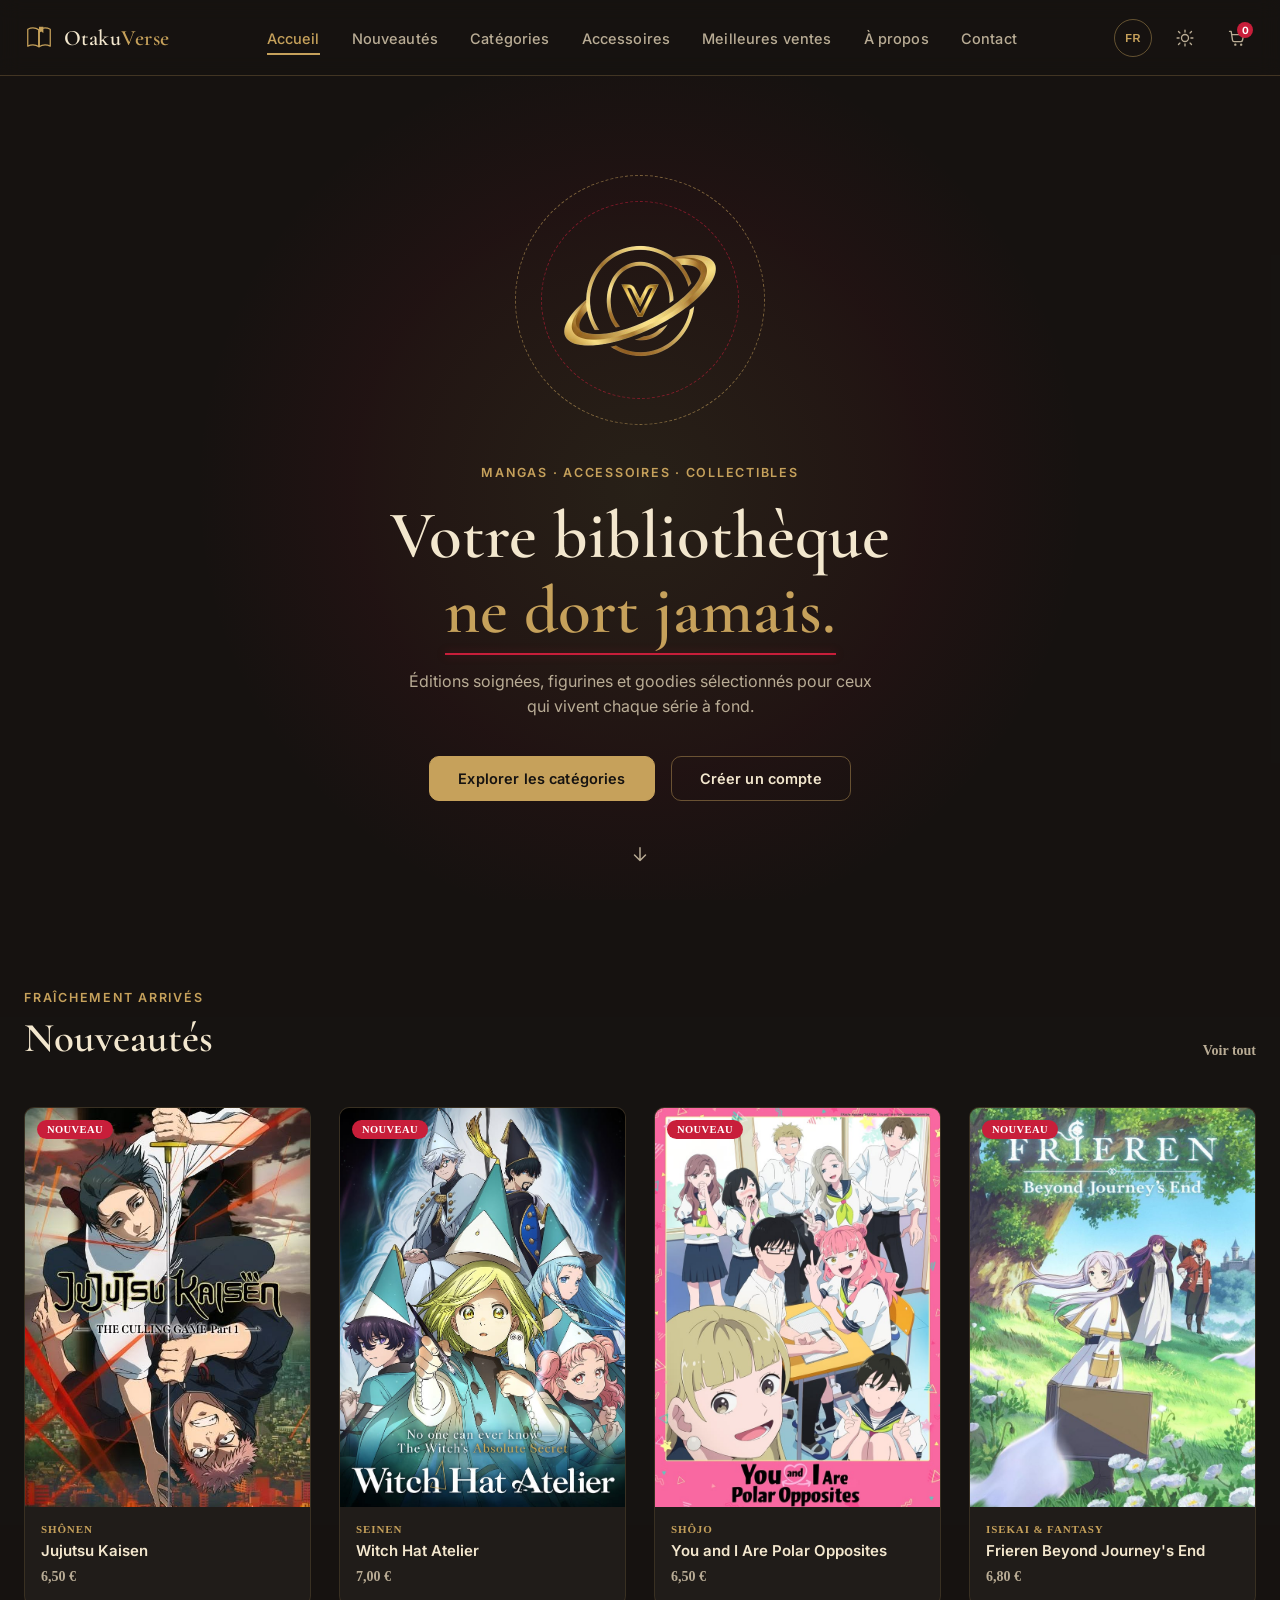
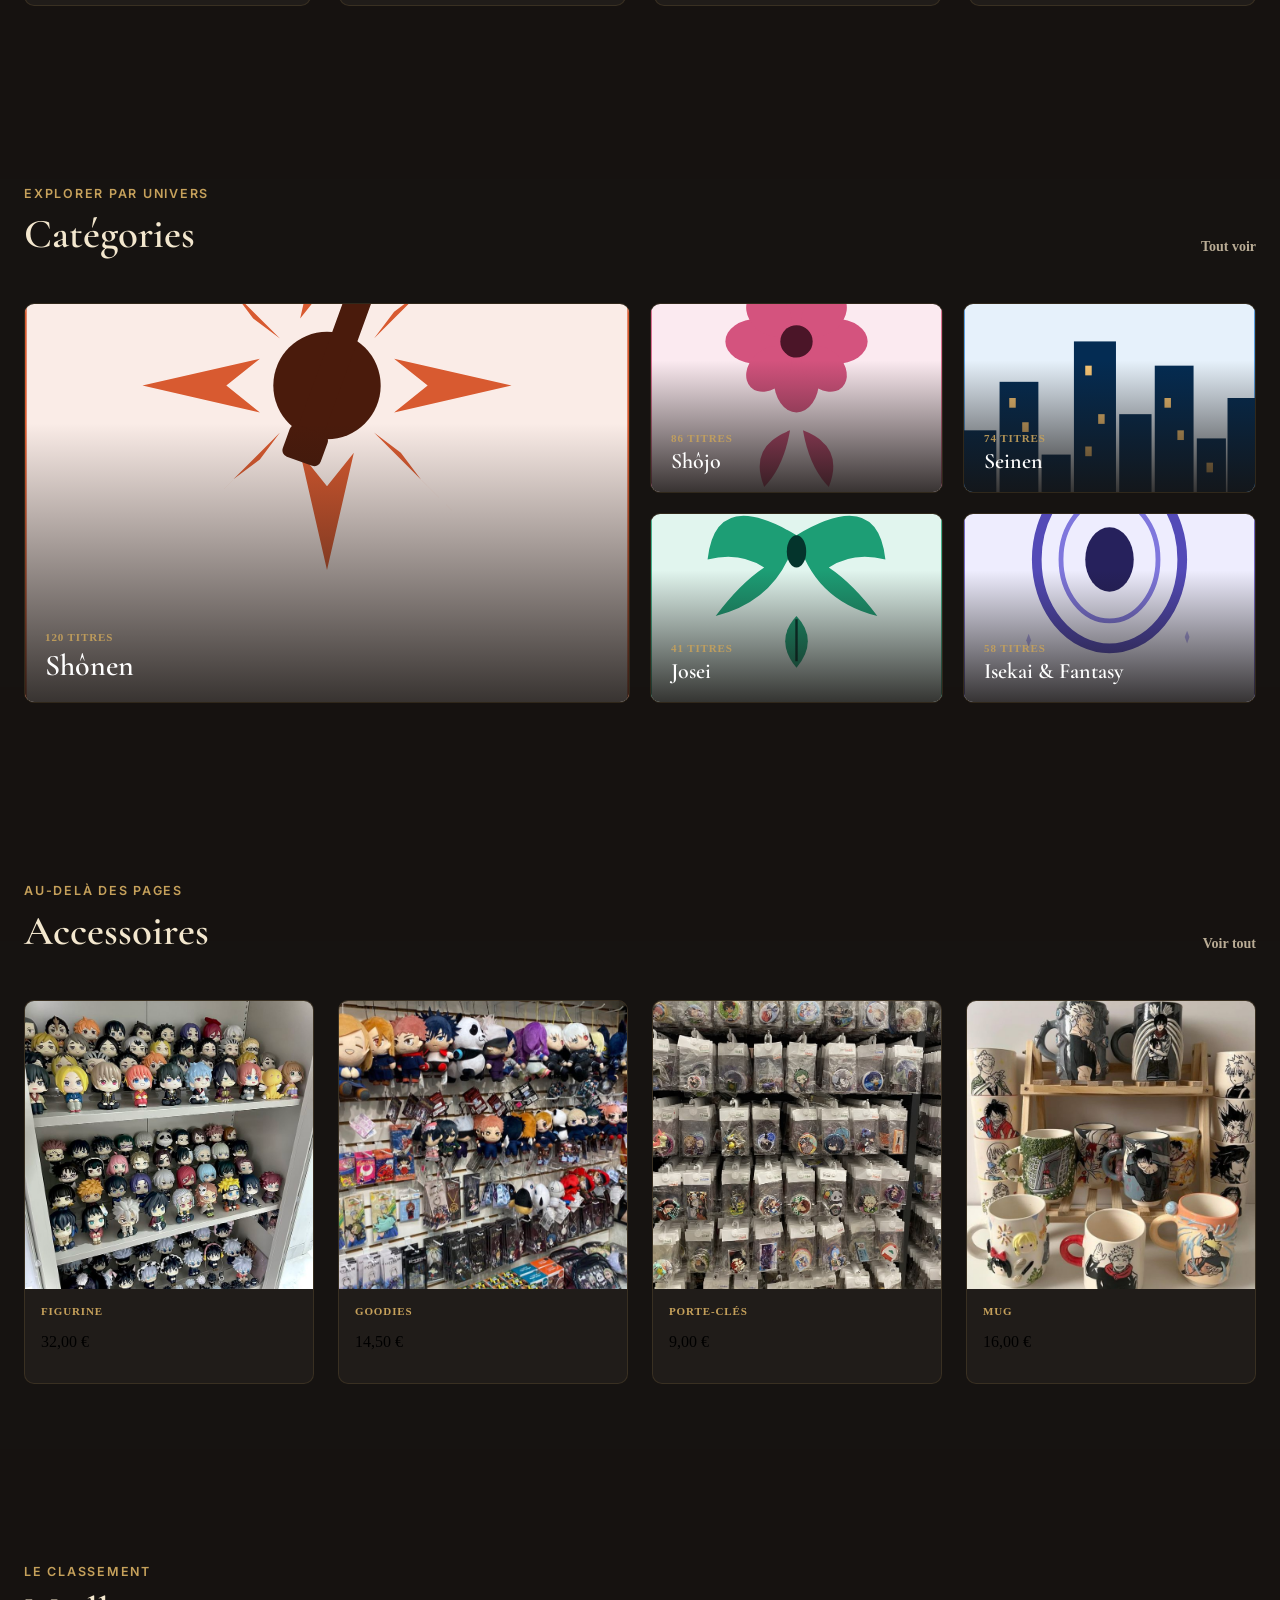
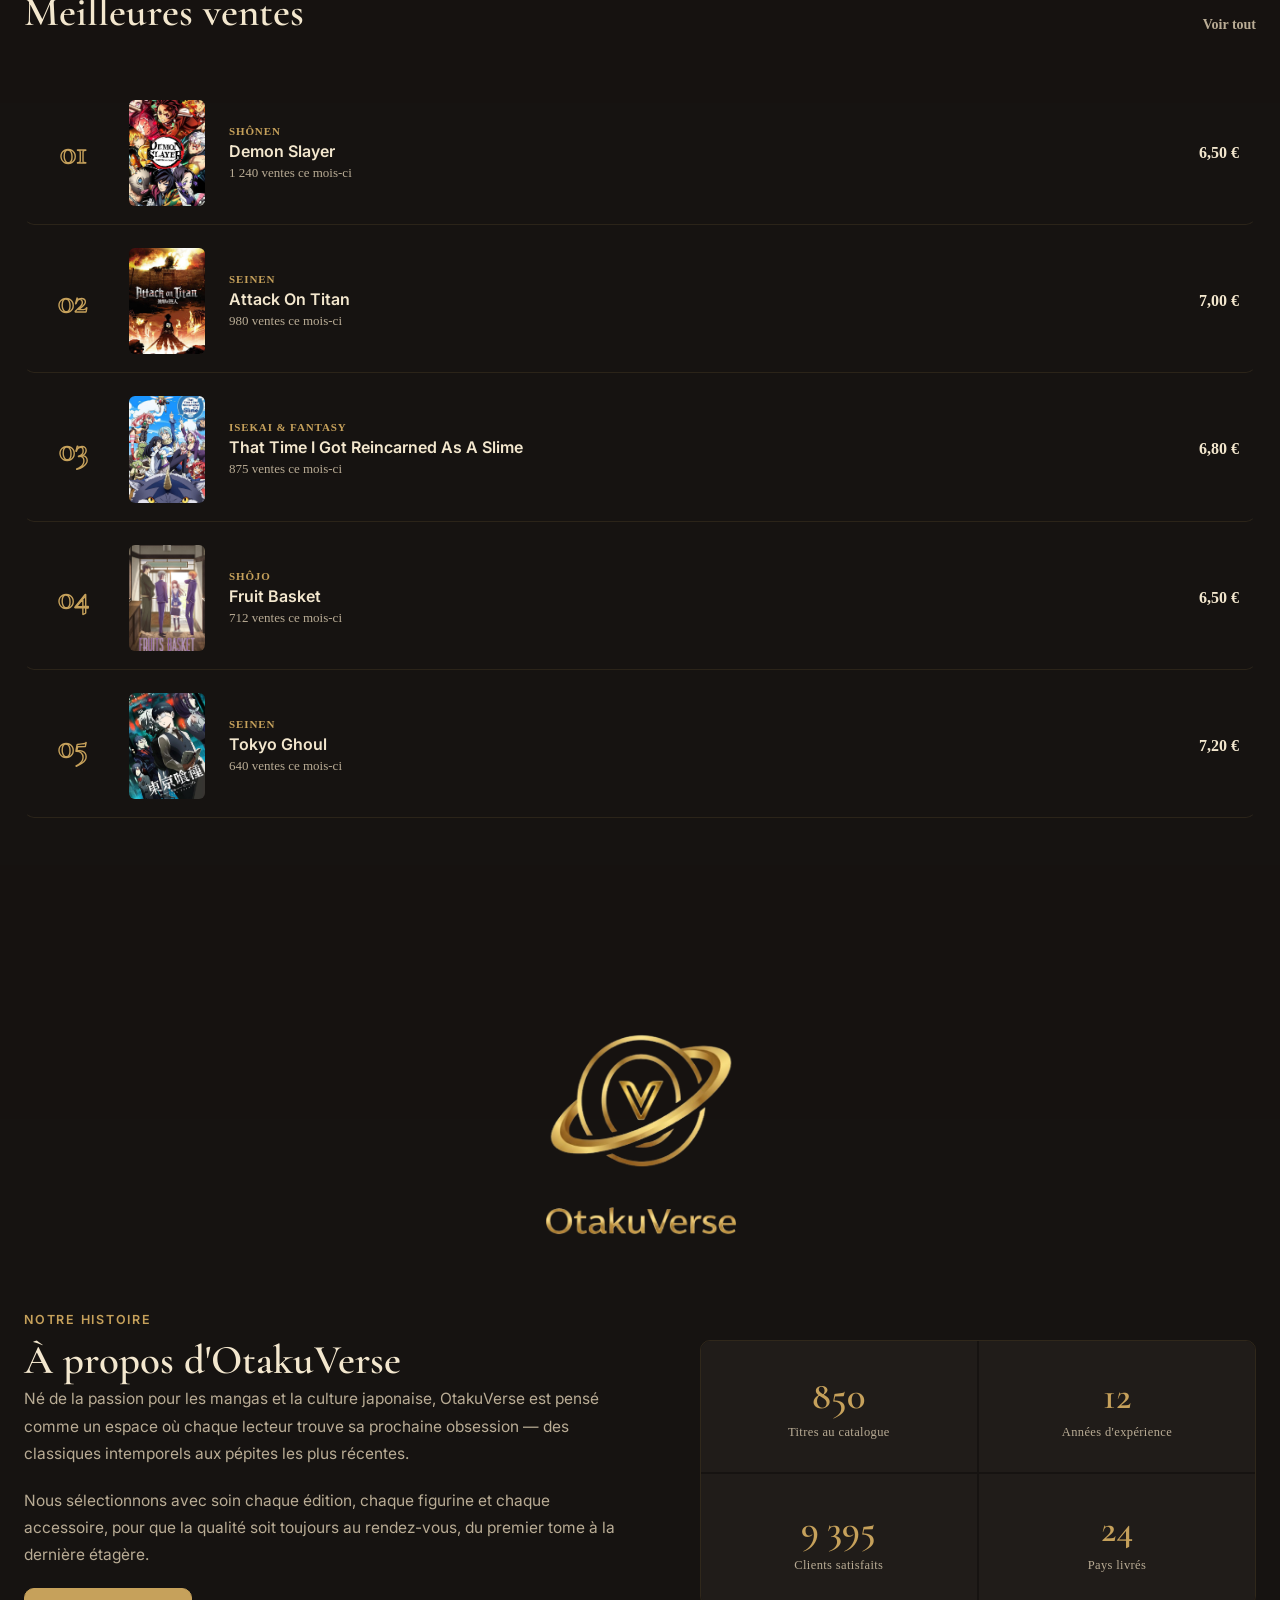
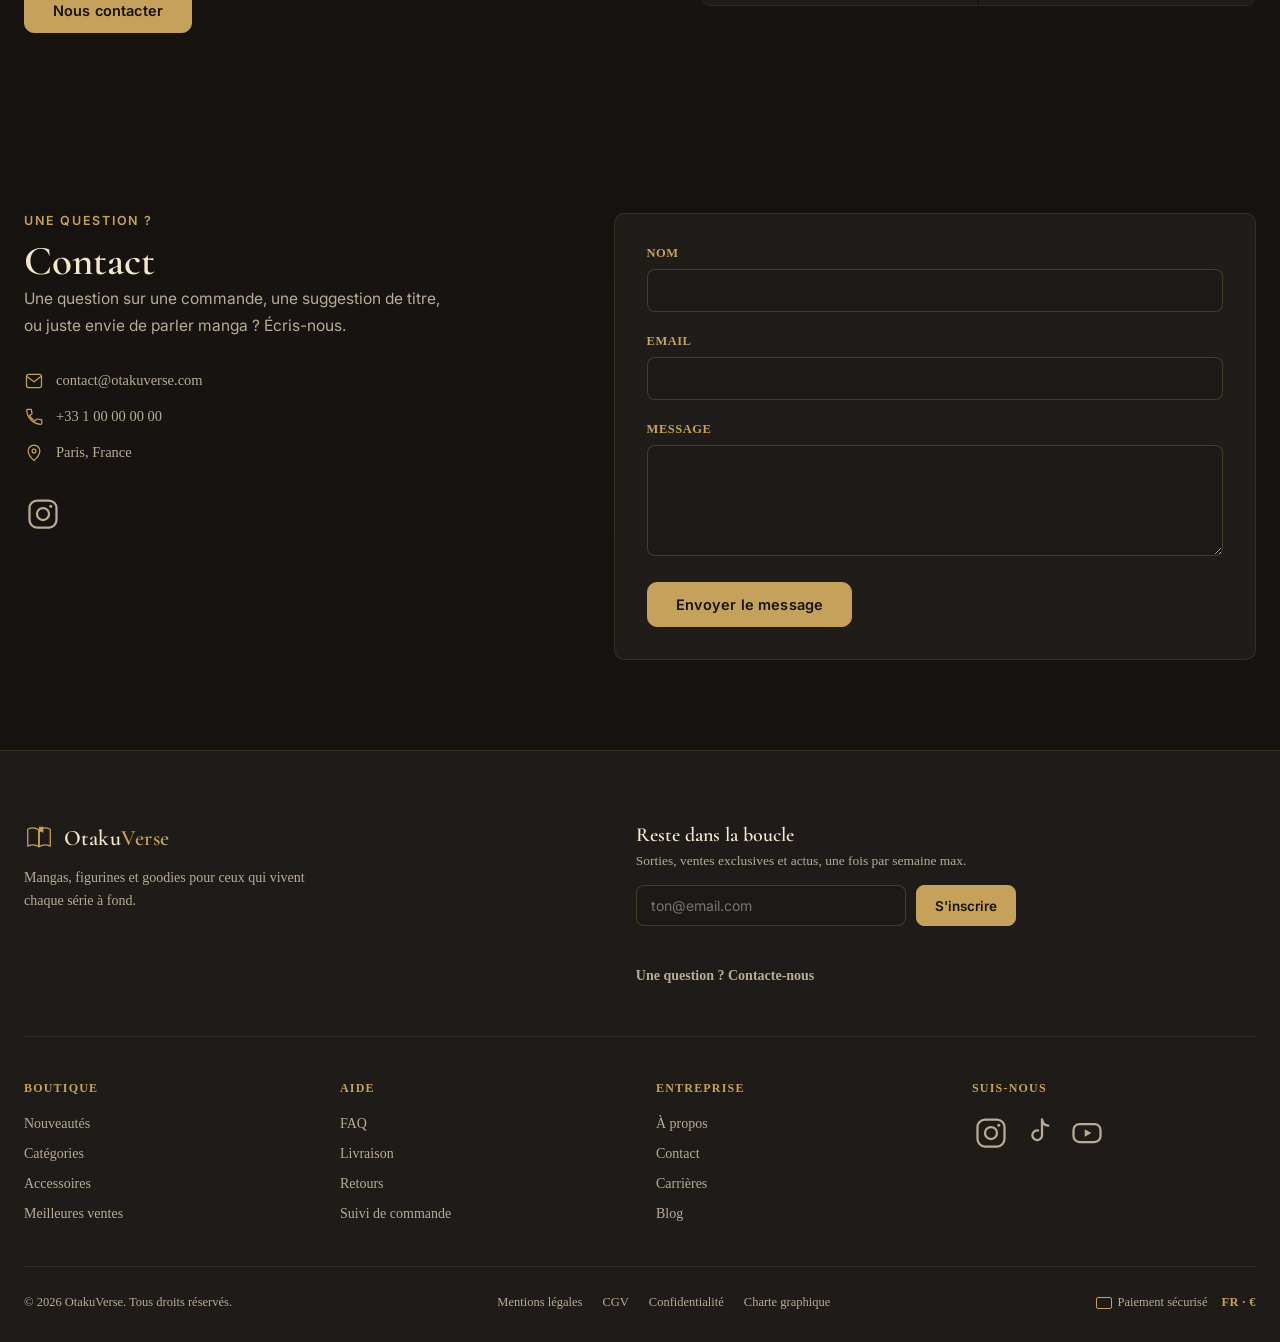
==== commit c300d38e: "Update index.html pictures" ====
--- a/index.html
+++ b/index.html
@@ -96,7 +96,7 @@
       <div class="ov-hero__emblem">
         <span class="ov-hero__ring ov-hero__ring--outer"></span>
         <span class="ov-hero__ring ov-hero__ring--inner"></span>
-        <img src="Logos/logo_2_OV.png" alt="OtakuVerse" class="ov-hero__emblem-img" loading="lazy">
+        <img src="logo_2_OV.png" alt="OtakuVerse" class="ov-hero__emblem-img" loading="lazy">
       </div>
       <p class="ov-hero__eyebrow" data-i18n="hero_eyebrow">Mangas · Accessoires · Collectibles</p>
 
@@ -141,7 +141,7 @@
 
         <article class="ov-card">
           <div class="ov-card__thumb">
-            <img src="Nouveautés/Jujutsu Kaisen_ The Culling Game Part 1 — AniDB.jpg" alt="Couverture manga" loading="lazy">
+            <img src="Jujutsu Kaisen_ The Culling Game Part 1 — AniDB.jpg" alt="Couverture manga" loading="lazy">
             <span class="ov-card__badge" data-i18n="badge_new">Nouveau</span>
           </div>
           <div class="ov-card__body">
@@ -153,7 +153,7 @@
 
         <article class="ov-card">
           <div class="ov-card__thumb">
-            <img src="Nouveautés/Witch Hat Atelier.jpg" alt="Couverture manga" loading="lazy">
+            <img src="Witch Hat Atelier.jpg" alt="Couverture manga" loading="lazy">
             <span class="ov-card__badge" data-i18n="badge_new">Nouveau</span>
           </div>
           <div class="ov-card__body">
@@ -165,7 +165,7 @@
 
         <article class="ov-card">
           <div class="ov-card__thumb">
-            <img src="Nouveautés/You and I Are Polar Opposites, svelata l’opening___.jpg" alt="Couverture manga" loading="lazy">
+            <img src="You and I Are Polar Opposites, svelata l’opening___.jpg" alt="Couverture manga" loading="lazy">
             <span class="ov-card__badge" data-i18n="badge_new">Nouveau</span>
           </div>
           <div class="ov-card__body">
@@ -177,7 +177,7 @@
 
         <article class="ov-card">
           <div class="ov-card__thumb">
-            <img src="Nouveautés/Sousou no Frieren  Frieren_ Beyond Journey's End.jpg" alt="Couverture manga" loading="lazy">
+            <img src="Sousou no Frieren  Frieren_ Beyond Journey's End.jpg" alt="Couverture manga" loading="lazy">
             <span class="ov-card__badge" data-i18n="badge_new">Nouveau</span>
           </div>
           <div class="ov-card__body">
@@ -363,7 +363,7 @@
 
         <article class="ov-acc-card">
           <div class="ov-acc-card__thumb">
-            <img src="Accessoires/Figurines.jpg" alt="Figurine collector" loading="lazy">
+            <img src="Figurines.jpg" alt="Figurine collector" loading="lazy">
           </div>
           <div class="ov-acc-card__body">
             <p class="ov-acc-card__category" data-i18n="acc_cat_figurine">Figurine</p>
@@ -373,7 +373,7 @@
 
         <article class="ov-acc-card">
           <div class="ov-acc-card__thumb">
-            <img src="Accessoires/Goodies.jpg" alt="Poster édition limitée" loading="lazy">
+            <img src="Goodies.jpg" alt="Poster édition limitée" loading="lazy">
           </div>
           <div class="ov-acc-card__body">
             <p class="ov-acc-card__category" data-i18n="acc_cat_goodies">Goodies</p>
@@ -383,7 +383,7 @@
 
         <article class="ov-acc-card">
           <div class="ov-acc-card__thumb">
-            <img src="Accessoires/Porte-clés.jpg" alt="Porte-clés" loading="lazy">
+            <img src="Porte-clés.jpg" alt="Porte-clés" loading="lazy">
           </div>
           <div class="ov-acc-card__body">
             <p class="ov-acc-card__category" data-i18n="acc_cat_keychain">Porte-clés</p>
@@ -393,7 +393,7 @@
 
         <article class="ov-acc-card">
           <div class="ov-acc-card__thumb">
-            <img src="Accessoires/Mugs.jpg" alt="Mug thématique" loading="lazy">
+            <img src="Mugs.jpg" alt="Mug thématique" loading="lazy">
           </div>
           <div class="ov-acc-card__body">
             <p class="ov-acc-card__category" data-i18n="acc_cat_mug">Mug</p>
@@ -425,7 +425,7 @@
         <li class="ov-best-item">
           <span class="ov-best-item__rank">01</span>
           <div class="ov-best-item__thumb">
-            <img src="Meill_Ventes/Demon_slayer.jpg" alt="Couverture manga" loading="lazy">
+            <img src="Demon_slayer.jpg" alt="Couverture manga" loading="lazy">
           </div>
           <div class="ov-best-item__info">
             <p class="ov-best-item__category" data-i18n="cat_shonen">Shônen</p>
@@ -438,7 +438,7 @@
         <li class="ov-best-item">
           <span class="ov-best-item__rank">02</span>
           <div class="ov-best-item__thumb">
-            <img src="Meill_Ventes/Snk.jpg" alt="Couverture manga" loading="lazy">
+            <img src="Snk.jpg" alt="Couverture manga" loading="lazy">
           </div>
           <div class="ov-best-item__info">
             <p class="ov-best-item__category" data-i18n="cat_seinen">Seinen</p>
@@ -451,7 +451,7 @@
         <li class="ov-best-item">
           <span class="ov-best-item__rank">03</span>
           <div class="ov-best-item__thumb">
-            <img src="Meill_Ventes/Tempest_World.jpg" alt="Couverture manga" loading="lazy">
+            <img src="Tempest_World.jpg" alt="Couverture manga" loading="lazy">
           </div>
           <div class="ov-best-item__info">
             <p class="ov-best-item__category" data-i18n="cat_isekai">Isekai &amp; Fantasy</p>
@@ -464,7 +464,7 @@
         <li class="ov-best-item">
           <span class="ov-best-item__rank">04</span>
           <div class="ov-best-item__thumb">
-            <img src="Meill_Ventes/Fruit basket.jpg" alt="Couverture manga" loading="lazy">
+            <img src="Fruit basket.jpg" alt="Couverture manga" loading="lazy">
           </div>
           <div class="ov-best-item__info">
             <p class="ov-best-item__category" data-i18n="cat_shojo">Shôjo</p>
@@ -477,7 +477,7 @@
         <li class="ov-best-item">
           <span class="ov-best-item__rank">05</span>
           <div class="ov-best-item__thumb">
-            <img src="Meill_Ventes/Tokyo_Ghoul.jpg" alt="Couverture manga" loading="lazy">
+            <img src="Tokyo_Ghoul.jpg" alt="Couverture manga" loading="lazy">
           </div>
           <div class="ov-best-item__info">
             <p class="ov-best-item__category" data-i18n="cat_seinen">Seinen</p>
@@ -496,7 +496,7 @@
     <div class="ov-section__inner ov-about__inner">
 
       <div class="ov-about__logo">
-        <img src="Logos/logo_1_OV.png" alt="Logo OtakuVerse" loading="lazy">
+        <img src="logo_1_OV.png" alt="Logo OtakuVerse" loading="lazy">
       </div>
 
       <div class="ov-about__text">
@@ -714,4 +714,4 @@
 
   <script src="script.js"></script>
 </body>
-</html>+</html>
